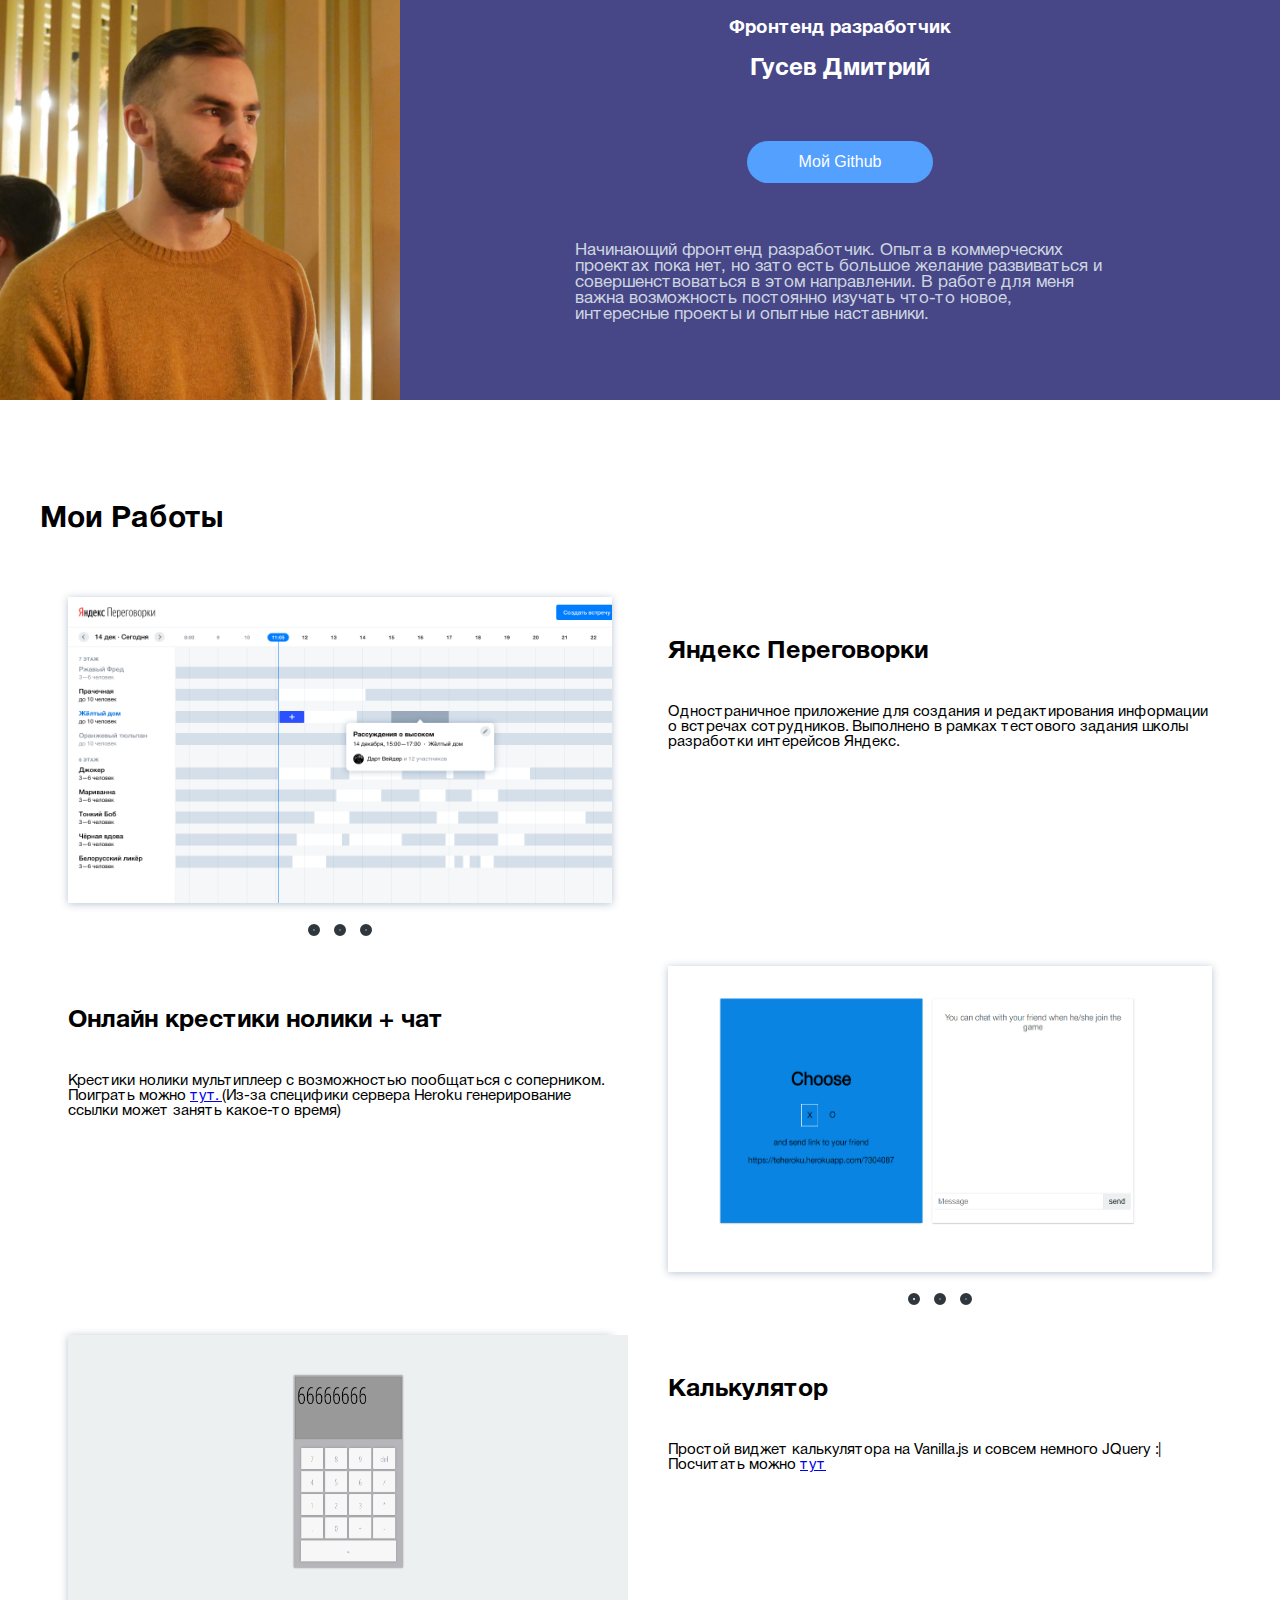
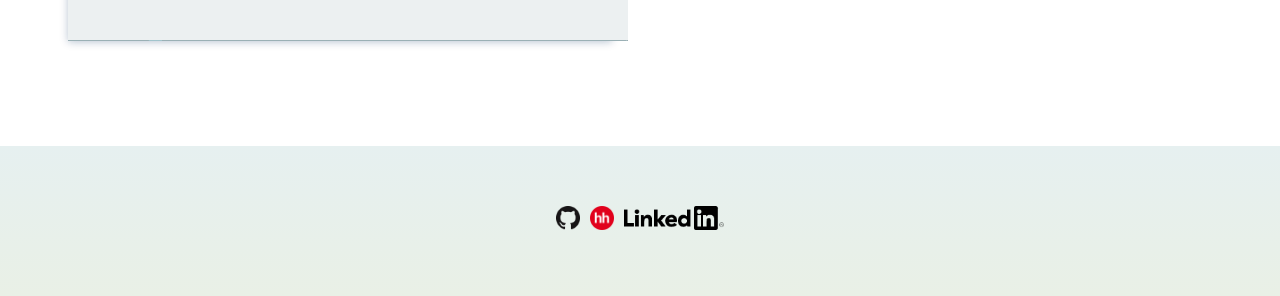
==== About/index.html @ a5d6d0f6 "change some info" ====
<!DOCTYPE html>
<html lang="ru">
<head>
  <meta charset="UTF-8">
  <title>Portfolio</title>
      <meta name="viewport" content="width=device-width, initial-scale=1, shrink-to-fit=no">
  <link rel = "stylesheet" type = "text/css" href = "style.css">
  <link href="https://fonts.googleapis.com/css?family=Open+Sans+Condensed:300" rel="stylesheet">
  <!-- Yandex.Metrika counter -->
<script type="text/javascript" >
    (function (d, w, c) {
        (w[c] = w[c] || []).push(function() {
            try {
                w.yaCounter47589475 = new Ya.Metrika({
                    id:47589475,
                    clickmap:true,
                    trackLinks:true,
                    accurateTrackBounce:true
                });
            } catch(e) { }
        });

        var n = d.getElementsByTagName("script")[0],
            s = d.createElement("script"),
            f = function () { n.parentNode.insertBefore(s, n); };
        s.type = "text/javascript";
        s.async = true;
        s.src = "https://mc.yandex.ru/metrika/watch.js";

        if (w.opera == "[object Opera]") {
            d.addEventListener("DOMContentLoaded", f, false);
        } else { f(); }
    })(document, window, "yandex_metrika_callbacks");

</script>
<noscript><div><img src="https://mc.yandex.ru/watch/47589475" style="position:absolute; left:-9999px;" alt="" /></div></noscript>
<!-- /Yandex.Metrika counter -->
</head>


<body>
  <div class="main">
	<div class ="about">
		<div class = "about_img">
      <div class= 'avatar'> </div>
     </div>
		<div class = "about_info">
			<h3>Фронтенд разработчик</h3>
			<h2>Гусев Дмитрий</h2>

      <form action='https://github.com/dimegusew'>
        <button class = "my-button">Мой Github  </button>
</form>
			<p>Начинающий фронтенд разработчик.
Опыта в коммерческих проектах пока нет, но зато есть большое желание развиваться и совершенствоваться в этом направлении.
В работе для меня важна возможность постоянно изучать что-то новое, интересные проекты и опытные наставники.</p>
		</div>
	</div>


  <div class="container">
	<div class="works">
    	<h4>Мои Работы</h4>

<div class="work">
      <div class="work_img">
      <div class="slider">
    <input type="radio" name="switch" id="btn1" checked>
    <input type="radio" name="switch" id="btn2">
    <input type="radio" name="switch" id="btn3">

    <div class="switch">
      <label for="btn1"></label>
      <label for="btn2"></label>
      <label for="btn3"></label>
    </div>

    <div class="slider-inner">
      <a href ='https://github.com/dimegusew/Yandex-shri-entrance'>
      <div class="slides">
        <img src = './screens/main.png' alt='main'> </img>
        <img src = './screens/3-новая-встреча.png' alt='new meeting'> </img>
        <img src = './screens/page-1-встреча-создана.png' alt = 'event is created'> </img>
      </div>
    </div>
  </a>

  </div>
  </div>

			<div class="work_info">
        <h5>Яндекс Переговорки</h5>
        <p>Одностраничное приложение для создания и редактирования информации о встречах сотрудников. Выполнено в рамках тестового задания школы разработки интерейсов Яндекс.</p>
       </div>
		</div>
    <div class = "work_rev">
      <div class="work_img">
      <div class="slider">
    <input type="radio" name="switch" id="btn4" checked>
    <input type="radio" name="switch" id="btn5">
    <input type="radio" name="switch" id="btn6">

    <div class="switch">
      <label for="btn4"></label>
      <label for="btn5"></label>
      <label for="btn6"></label>
    </div>

    <div class="slider-inner">
      <a href ='https://github.com/dimegusew/Tic-tac-toe-multiplayer'>
      <div class="slides">
        <img src = './screens/chat6.png' alt = 'first'> </img>
        <img src = './screens/chat4.png' alt = 'second'> </img>
        <img src = './screens/chat5.png' alt = 'third'> </img>
      </div>
    </a>
    </div>

  </div>
  </div>
      <div class="work_info">
        <h5>Онлайн крестики нолики + чат</h5>
        <p>Крестики нолики мультиплеер с возможностью пообщаться с соперником. Поиграть можно <a href ='https://teheroku.herokuapp.com/'> тут. </a>(Из-за специфики сервера Heroku генерирование ссылки может занять какое-то время) </p>

       </div>
		</div>
















		<!-- <div class = "work_rev">
      <div class="work_img">
      <div class="slider">
    <input type="radio" name="switch" id="btn4" checked>
    <input type="radio" name="switch" id="btn5">
    <input type="radio" name="switch" id="btn6">

    <div class="switch">
      <label for="btn4"></label>
      <label for="btn5"></label>
      <label for="btn6"></label>
    </div>

    <div class="slider-inner">
      <a href ='https://github.com/dimegusew/InternetShop/tree/master/ishop'>
      <div class="slides">
        <img src = './screens/ishop1.png' alt = 'first'> </img>
        <img src = './screens/ishop2.png' alt = 'second'> </img>
        <img src = './screens/ishop4.png' alt = 'third'> </img>
      </div>
    </a>
    </div>

  </div>
  </div>
      <div class="work_info">
        <h5>Интернет-магазин одежды</h5>
        <p>Тестовый проект для изучения основ ReactJs + библиотеки React router</p>

       </div>
		</div> -->
    <div class = 'work'>
      <div class = 'work_img'>
        <div class='slider'>
          <div class='slides'>
            <a href = 'https://github.com/dimegusew/Calculator'>
          <img src = './screens/calk.png' alt = 'first'> </img>
        </a>

        </div>
        </div>
       </div>
      <div class="work_info" >
        <h5>Калькулятор</h5>
        <p>Простой виджет калькулятора на Vanilla.js и совсем немного JQuery :| Посчитать можно <a href ='https://dimegusew.github.io/Calculator/'> тут </a>

         </p>

       </div>
    </div>

	</div>
</div>


  <div class="contacts">
      <a href = 'https://github.com/dimegusew'>
    <img src = './img/GitHub-Mark-32px.png' height="24px">
    </a>
    <a href = 'https://spb.hh.ru/resume/b70efbb0ff040f8c240039ed1f6f7479666a66'>
    <img src = './img/min-hh-red.png' height="24px"> </img>
  </a>
    <a href ='https://www.linkedin.com/in/dmitry-gusev-1aa255b3/'>
    <img src = './img/Logo-Black-34px-R.png' height="24px"> </img>
  </a>
  </div>

</div>
  </body>
---- About/style.css ----
.main {
  display: flex;
  flex-direction: column;
  font-family: HelveticanueMedium;
}

@font-face {
  font-family: 'HelveticanueMedium';
  src: url('./fonts/HelveticaNeueCyr-Roman.woff');
  font-weight: normal;
  font-style: normal;
}

@font-face {
  font-family: 'HelveticanueBold';
  src: url('./fonts/HelveticaNeueCyr-Bold.woff');
  font-weight: normal;
  font-style: normal;
}

body {
  margin: 0px;
  font-family: HelveticanueMedium;
  animation-duration: 1s;
animation-name: appear;

}

.about_img {
  min-width: 400px;
  height: 400px;
}

.about_img .avatar {
  width: 400px;
  height: 400px;
  background-size: cover;
  background-image: url('./screens/P1190026.jpg');
  */
}
@keyframes appear {
  from {
    opacity: 0
  }
  to {
    opacity: 1
  }
}



.about {
  width: 100%;
  min-height: 400px;
  background-color: #474787;
  display: flex;
}

.about_info {
  width: 100%;
  min-width: 560px;
  display: flex;
  flex-direction: column;
  align-items: center;
}
.my-button{
  background-color: #54a0ff; /* Green */
  border: none;
  color: white;
  margin-top:40px;
  padding: 12px 52px;
  text-align: center;
  text-decoration: none;
  display: inline-block;
  font-size: 16px;
  border-radius: 30px;
  /* box-shadow: 0 1px 8px 0 rgba(0, 44, 92, 0.28); */
}

.my-button:hover{
  background-color: #2e86de;
}


.about_info p {
  color: #ced6e0;
  max-width: 530px;
  min-width: 200px;
  padding-left: 30px;
  padding-right: 30px;
  margin-top: 60px;
  font-size: 17px;
}

.about_info h3 {
  top: 10px;
  color: white;
  left: 95px;
  font-family: HelveticanueBold;
}

.about_info h2 {
  margin-top: 1px;
  color: white;
  font-family: HelveticanueBold;
}

.works {
  padding-left: 40px;
  padding-right: 40px;
  padding-top: 105px;
  padding-bottom: 105px;
  font-family: HelveticanueBold;
  font-size: 30px;
  margin: 0 auto;
  max-width: 1240px;
}

.works h4 {
  margin: 0;
}

.work {
  margin-top: 63px;
  display: flex;
  justify-content: space-around;
  flex-wrap: wrap;
}

.work_rev {
  padding-top: 63px;
  display: flex;
  justify-content: space-around;
  flex-wrap: wrap;
  flex-direction: row-reverse;
}

.work_info {
  max-width: 544px;
  max-height: 384px;
}

.work_info p {
  font-size: 15px;
  padding-bottom: 20px;
  font-family: HelveticanueMedium;
}

.work_img {
  background-color: black;
  max-width: 544px;
  box-shadow: 0 1px 8px 0 rgba(0, 44, 92, 0.28);
}

.work_img img:hover {
  /* opacity:0.7; */
}
.work_img:hover {
  /* opacity:0.7; */
  box-shadow: 0 1px 8px 0 rgba(0, 44, 92, 0.68);
}

.work_img img {
  width: 100%;
}

.contacts {
  position: relative;
  width: 100%;
  height: 150px;
  background-image: linear-gradient(-180deg, #E6F0F0 0%, #E9F0E6 100%);
  display: flex;
  justify-content: center;
}

.contacts img {
  padding: 5px;
  margin-top: 55px;
}

@media screen and (max-width: 1168px) {
  .about_info p {
    /* font-size: 12px; */
    font-size: 16px;
  }
  .about_info {
    width: 100%;
    margin-top: 3opx;
    min-width: 200px;
    display: flex;
    flex-direction: column;
    align-items: center;
  }
  .work_rev {
    flex-direction: column-reverse;
    display: flex;
    justify-content: center;
    align-items: center;
  }
  .works {
    justify-content: center;
  }
  .work {
    flex-direction: column-reverse;
    padding-top: 1px;
    display: flex;
    justify-content: center;
    align-items: center;
  }
}

@media screen and (max-width: 800px) {
  .works h4 {
    margin-top: 3px;
    margin-bottom: -60px;
    /* margin: 0; */
  }
  .my-button{
    display: none;
  }
  .about_img .avatar {
    width: 150px;
    height: 150px;
    background-size: cover;
    background-image: url('./screens/myphoto_lil.jpg');
    border-radius: 380px;
  }
  .about_info {
    width: 100%;
    min-width: 200px;
    display: flex;
    flex-direction: column;
    align-items: center;
  }
  .about_img {
    min-width: 150px;
    height: 150px;
    position: absolute;
    top: 130px;
    left: 50%;
    margin-left: -80px
  }
  .about_info p {
    font-size: 14px;
    padding-top: 40px;
      margin-top: 160px;
      padding-bottom: 20px;
  }
  .work_rev {
    flex-direction: column-reverse;
  }
  .work {
    padding-top: 10px;
    flex-direction: column-reverse;
    padding-top: 1px;
  }
  .work_img {
    background-color: grey;
    min-width: 250px;
    height: 100%;
    box-shadow: 0 1px 8px 0 rgba(0, 44, 92, 0.28);
  }
  .work_img img {
    width: 100%;
  }
  .works {
    padding-top: 30px;
    font-family: HelveticanueBold;
    font-size: 30px;
  }
}

.slider {
  position: relative;
  width: 100%;
}

.slider input[name="switch"] {
  display: none;
}

.switch {
  position: absolute;
  left: 0;
  bottom: -40px;
  text-align: center;
  width: 100%;
}

.switch label {
  display: inline-block;
  width: 2px;
  height: 2px;
  cursor: pointer;
  margin: 0 3px;
  border-radius: 50%;
  border: 5px solid #2f363c;
  background-color: #738290;
}

#btn1:checked~.switch label[for="btn1"] {
  background-color: white;
}

#btn2:checked~.switch label[for="btn2"] {
  background-color: white;
}

#btn3:checked~.switch label[for="btn3"] {
  background-color: white;
}

#btn4:checked~.switch label[for="btn4"] {
  background-color: white;
}

#btn5:checked~.switch label[for="btn5"] {
  background-color: white;
}

#btn6:checked~.switch label[for="btn6"] {
  background-color: white;
}

.slider-inner {
  overflow: hidden;
}

.slides {
  width: 900%;
  transition: all 0.5s;
}

.slides img {
  width: 560px;
  height: 306px;
  float: left;
}

#btn1:checked~slider-inner slides {
  transform: translate(0);
}

#btn2:checked~.slider-inner .slides {
  transform: translate(-560px);
}

#btn3:checked~.slider-inner .slides {
  transform: translate(-1120px);
}

#btn4:checked~slider-inner slides {
  transform: translate(0);
}

#btn5:checked~.slider-inner .slides {
  transform: translate(-560px);
}

#btn6:checked~.slider-inner .slides {
  transform: translate(-1120px);
}

@media screen and (max-width:620px) {
  .work_img {
    background-color: grey;
    max-width: 300px;
    height: 100%;
    box-shadow: 0 1px 8px 0 rgba(0, 44, 92, 0.28);
  }
  .works h4 {
    margin-top: 3px;
    margin-bottom: -60px;
    /* margin: 0; */
  }
  .slides img {
    width: 300px;
    height: 206px;
    float: left;
  }
  #btn1:checked~slider-inner slides {
    transform: translate(0);
  }
  #btn2:checked~.slider-inner .slides {
    transform: translate(-300px);
  }
  #btn3:checked~.slider-inner .slides {
    transform: translate(-600px);
  }
  #btn4:checked~slider-inner slides {
    transform: translate(0);
  }
  #btn5:checked~.slider-inner .slides {
    transform: translate(-300px);
  }
  #btn6:checked~.slider-inner .slides {
    transform: translate(-600px);
  }
}
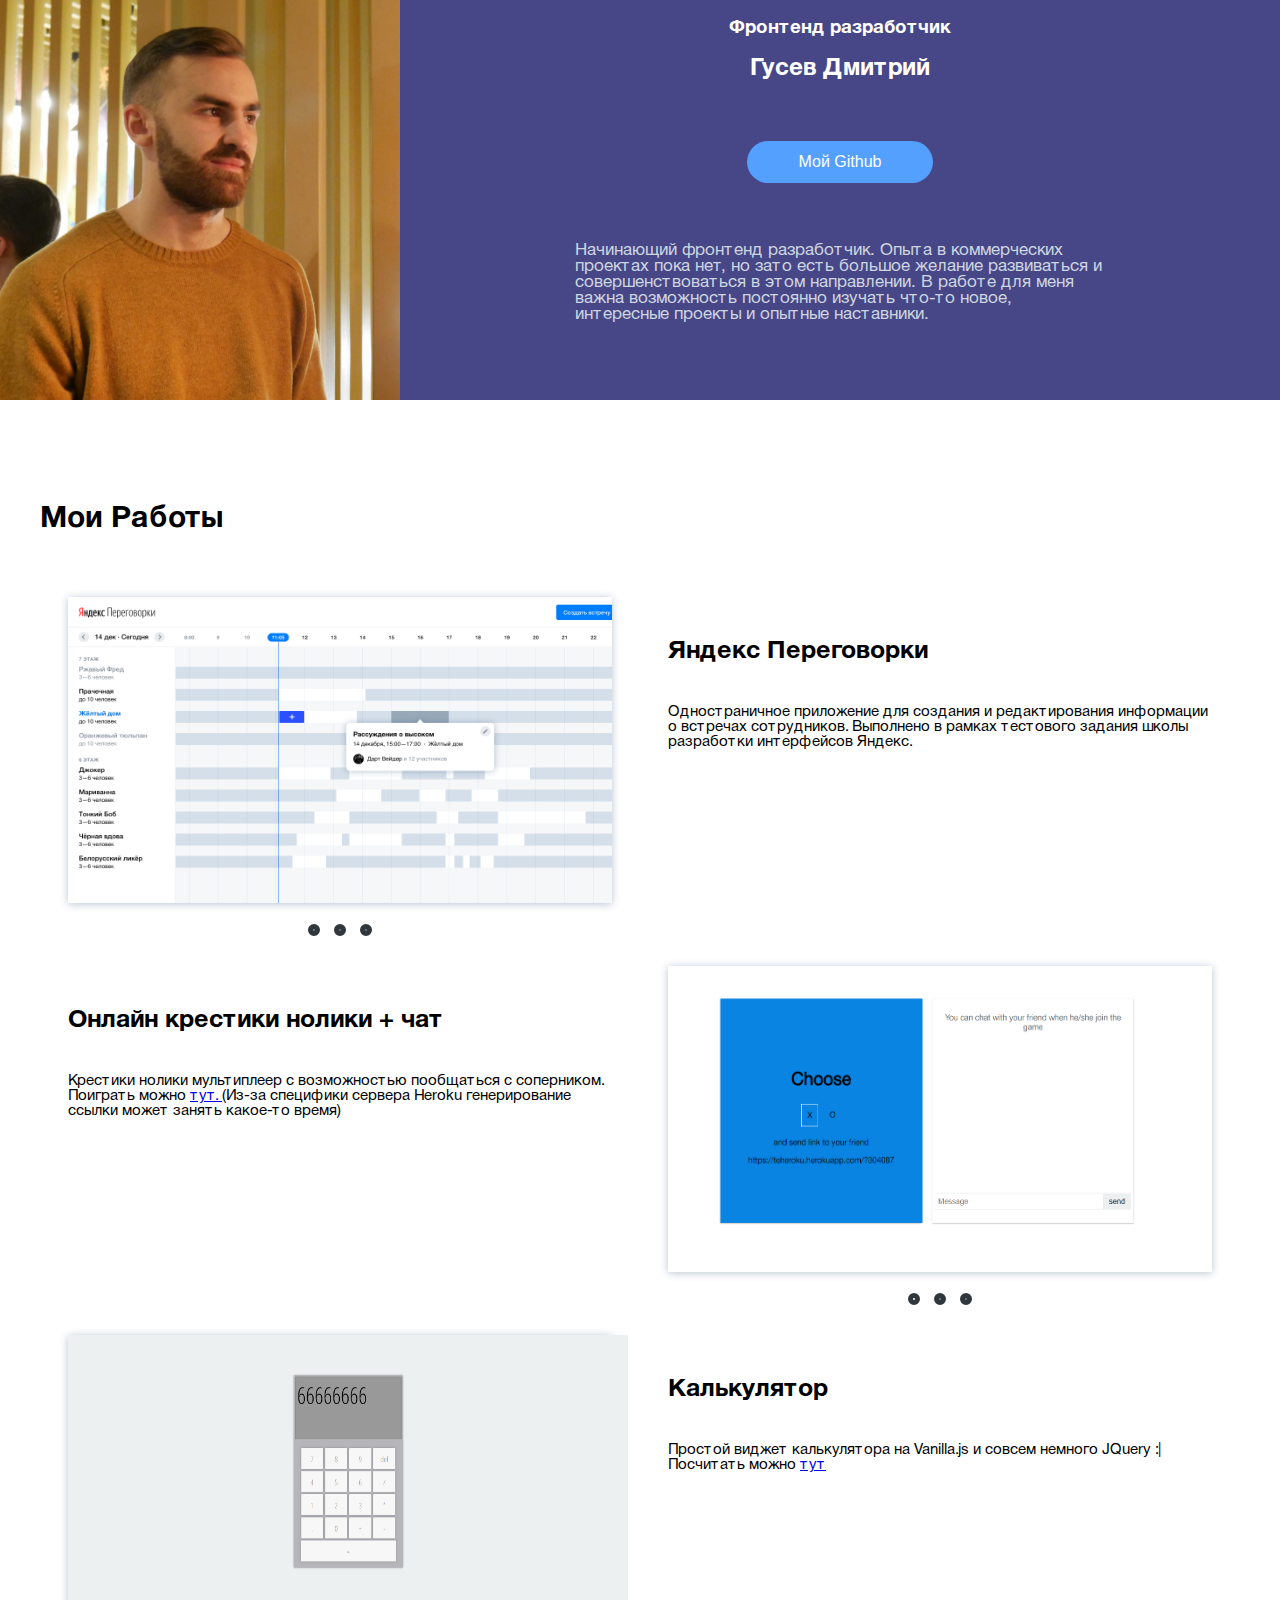
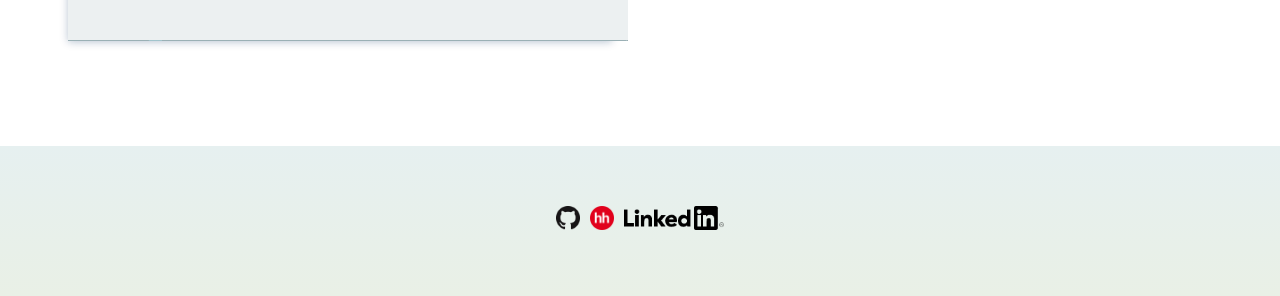
==== commit acc03a75: "change info" ====
--- a/About/index.html
+++ b/About/index.html
@@ -90,7 +90,7 @@
 
 			<div class="work_info">
         <h5>Яндекс Переговорки</h5>
-        <p>Одностраничное приложение для создания и редактирования информации о встречах сотрудников. Выполнено в рамках тестового задания школы разработки интерейсов Яндекс.</p>
+        <p>Одностраничное приложение для создания и редактирования информации о встречах сотрудников. Выполнено в рамках тестового задания школы разработки интерфейсов Яндекс.</p>
        </div>
 		</div>
     <div class = "work_rev">
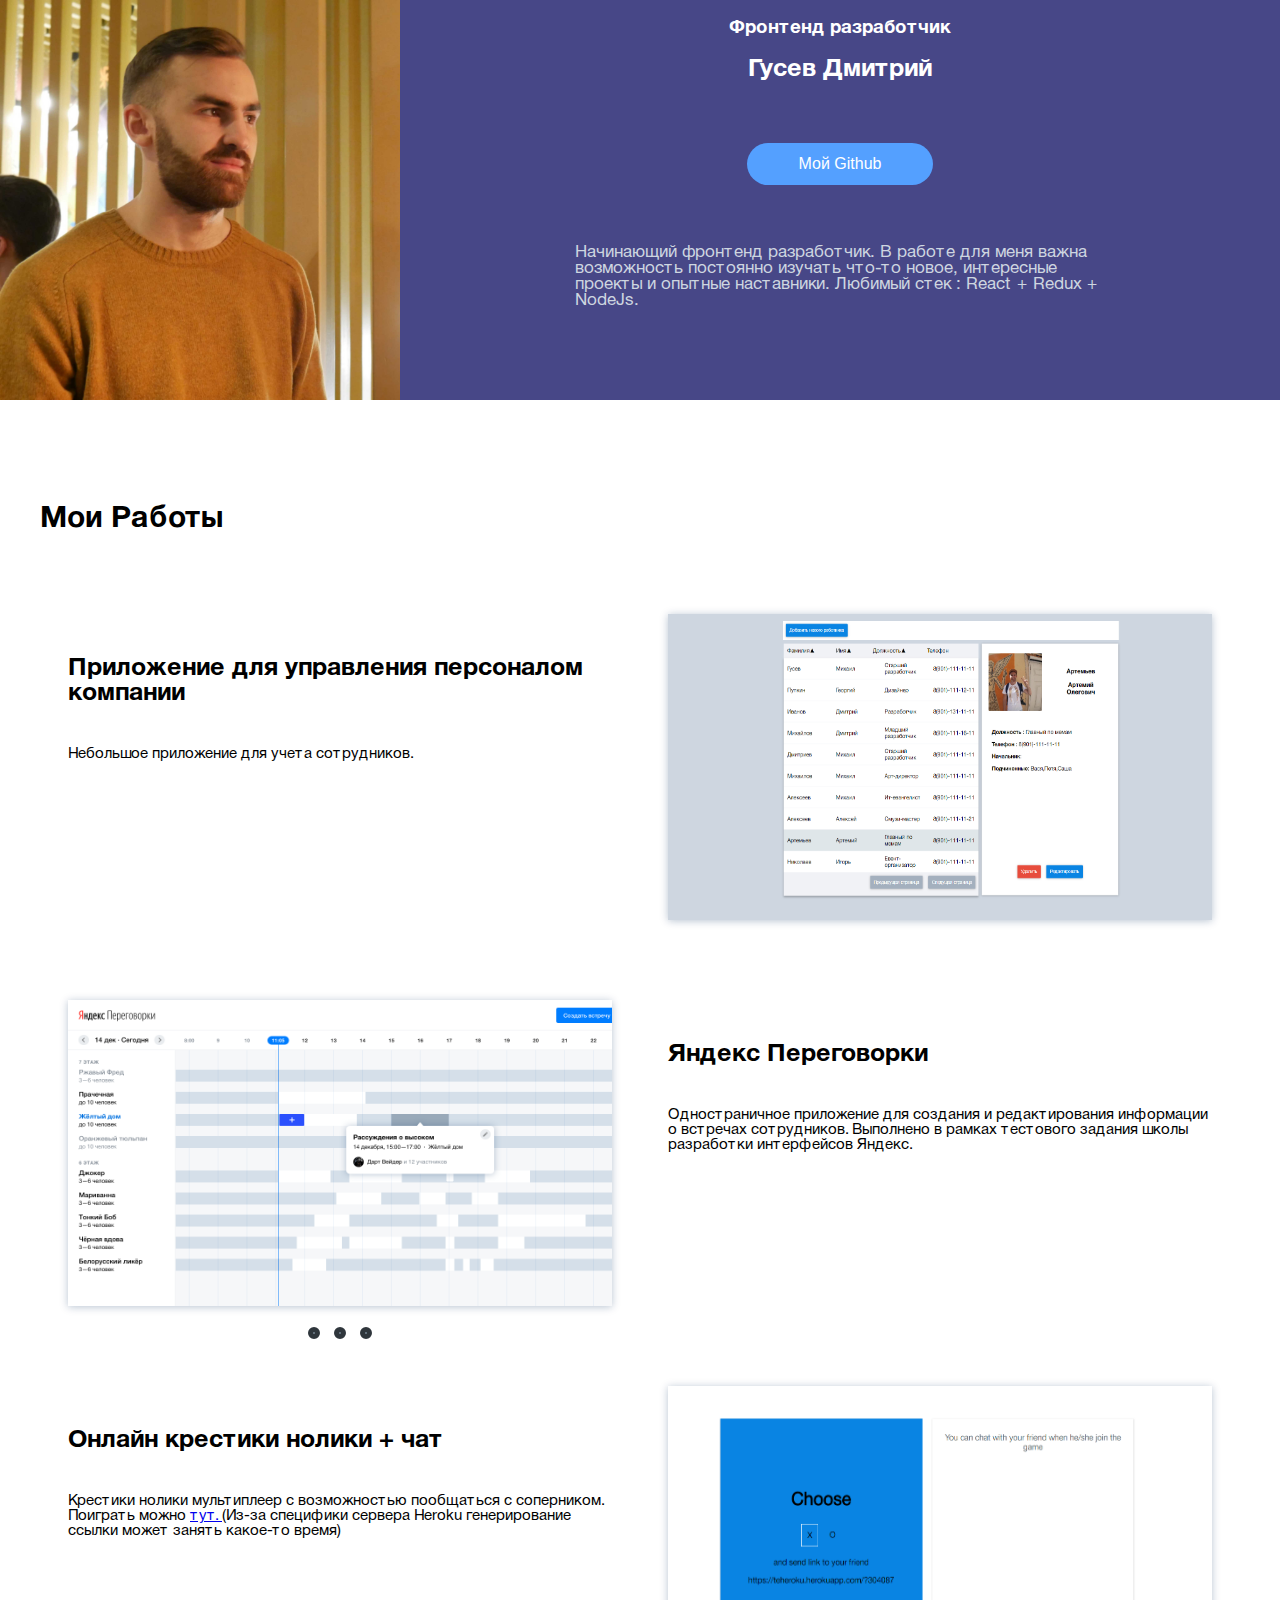
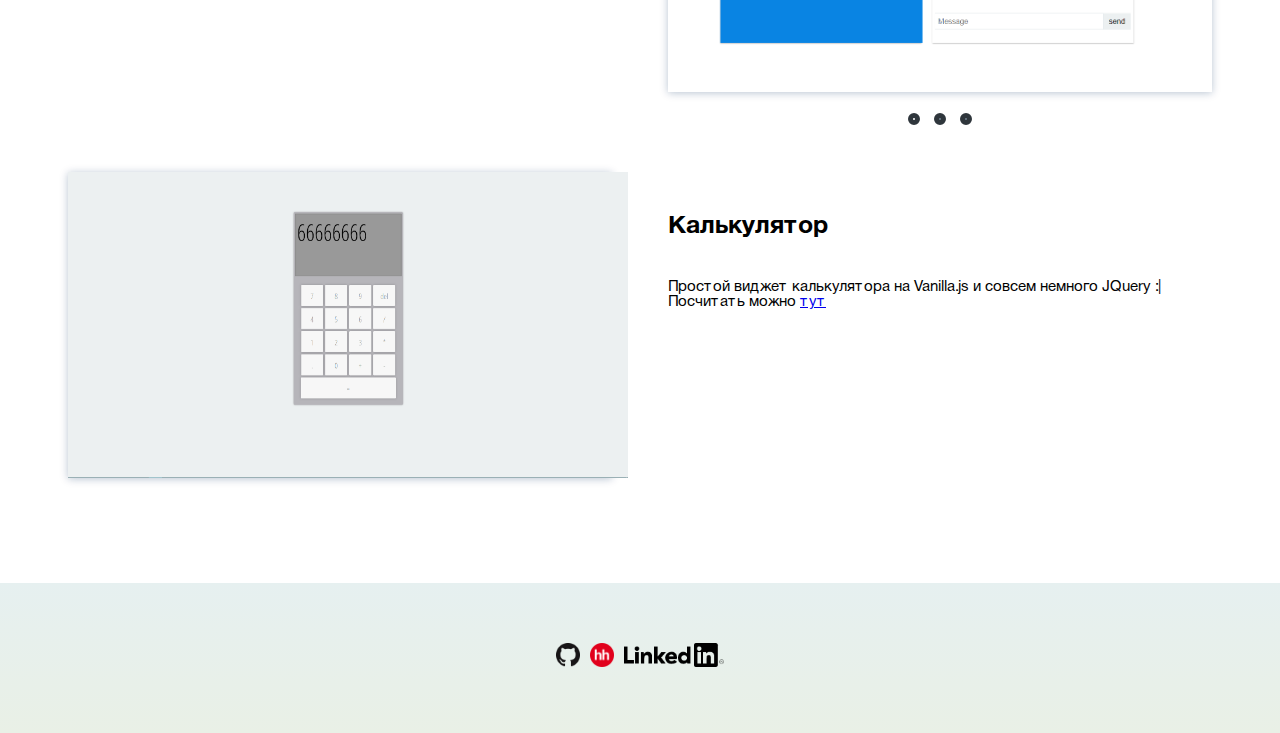
==== commit 7f7d12f2: "add new project" ====
--- a/About/index.html
+++ b/About/index.html
@@ -52,8 +52,9 @@
         <button class = "my-button">Мой Github  </button>
 </form>
 			<p>Начинающий фронтенд разработчик.
-Опыта в коммерческих проектах пока нет, но зато есть большое желание развиваться и совершенствоваться в этом направлении.
-В работе для меня важна возможность постоянно изучать что-то новое, интересные проекты и опытные наставники.</p>
+В работе для меня важна возможность постоянно изучать что-то новое, интересные проекты и опытные наставники.
+Любимый стек : React + Redux + NodeJs.
+</p>
 		</div>
 	</div>
 
@@ -61,6 +62,41 @@
   <div class="container">
 	<div class="works">
     	<h4>Мои Работы</h4>
+      <div class = "work_rev">
+        <div class="work_img">
+        <div class="slider">
+      <!-- <input type="radio" name="switch" id="btn7" checked>
+      <input type="radio" name="switch" id="btn8">
+      <input type="radio" name="switch" id="btn9"> -->
+
+      <div class="switch">
+        <!-- <label for="btn7"></label>
+        <label for="btn8"></label>
+        <label for="btn9"></label> -->
+      </div>
+
+      <div class="slider-inner">
+        <a href ='https://github.com/dimegusew/Employeee-App'>
+        <div class="slides">
+          <img src = './screens/Employee_1.png' alt = 'first'> </img>
+          <!-- <img src = './screens/Employee_2.png' alt = 'second'> </img> -->
+        </div>
+      </a>
+      </div>
+
+    </div>
+    </div>
+        <div class="work_info">
+          <h5>Приложение для управления персоналом компании</h5>
+          <p>Небольшое приложение для учета сотрудников.  </p>
+
+         </div>
+  		</div>
+
+
+
+
+
 
 <div class="work">
       <div class="work_img">
@@ -93,6 +129,7 @@
         <p>Одностраничное приложение для создания и редактирования информации о встречах сотрудников. Выполнено в рамках тестового задания школы разработки интерфейсов Яндекс.</p>
        </div>
 		</div>
+
     <div class = "work_rev">
       <div class="work_img">
       <div class="slider">
@@ -125,52 +162,6 @@
        </div>
 		</div>
 
-
-
-
-
-
-
-
-
-
-
-
-
-
-
-
-		<!-- <div class = "work_rev">
-      <div class="work_img">
-      <div class="slider">
-    <input type="radio" name="switch" id="btn4" checked>
-    <input type="radio" name="switch" id="btn5">
-    <input type="radio" name="switch" id="btn6">
-
-    <div class="switch">
-      <label for="btn4"></label>
-      <label for="btn5"></label>
-      <label for="btn6"></label>
-    </div>
-
-    <div class="slider-inner">
-      <a href ='https://github.com/dimegusew/InternetShop/tree/master/ishop'>
-      <div class="slides">
-        <img src = './screens/ishop1.png' alt = 'first'> </img>
-        <img src = './screens/ishop2.png' alt = 'second'> </img>
-        <img src = './screens/ishop4.png' alt = 'third'> </img>
-      </div>
-    </a>
-    </div>
-
-  </div>
-  </div>
-      <div class="work_info">
-        <h5>Интернет-магазин одежды</h5>
-        <p>Тестовый проект для изучения основ ReactJs + библиотеки React router</p>
-
-       </div>
-		</div> -->
     <div class = 'work'>
       <div class = 'work_img'>
         <div class='slider'>
--- a/About/style.css
+++ b/About/style.css
@@ -103,6 +103,7 @@
   margin-top: 1px;
   color: white;
   font-family: HelveticanueBold;
+  font-size: 25px;
 }
 
 .works {
@@ -121,14 +122,14 @@
 }
 
 .work {
-  margin-top: 63px;
+  margin-top: 80px;
   display: flex;
   justify-content: space-around;
   flex-wrap: wrap;
 }
 
 .work_rev {
-  padding-top: 63px;
+  padding-top: 80px;
   display: flex;
   justify-content: space-around;
   flex-wrap: wrap;
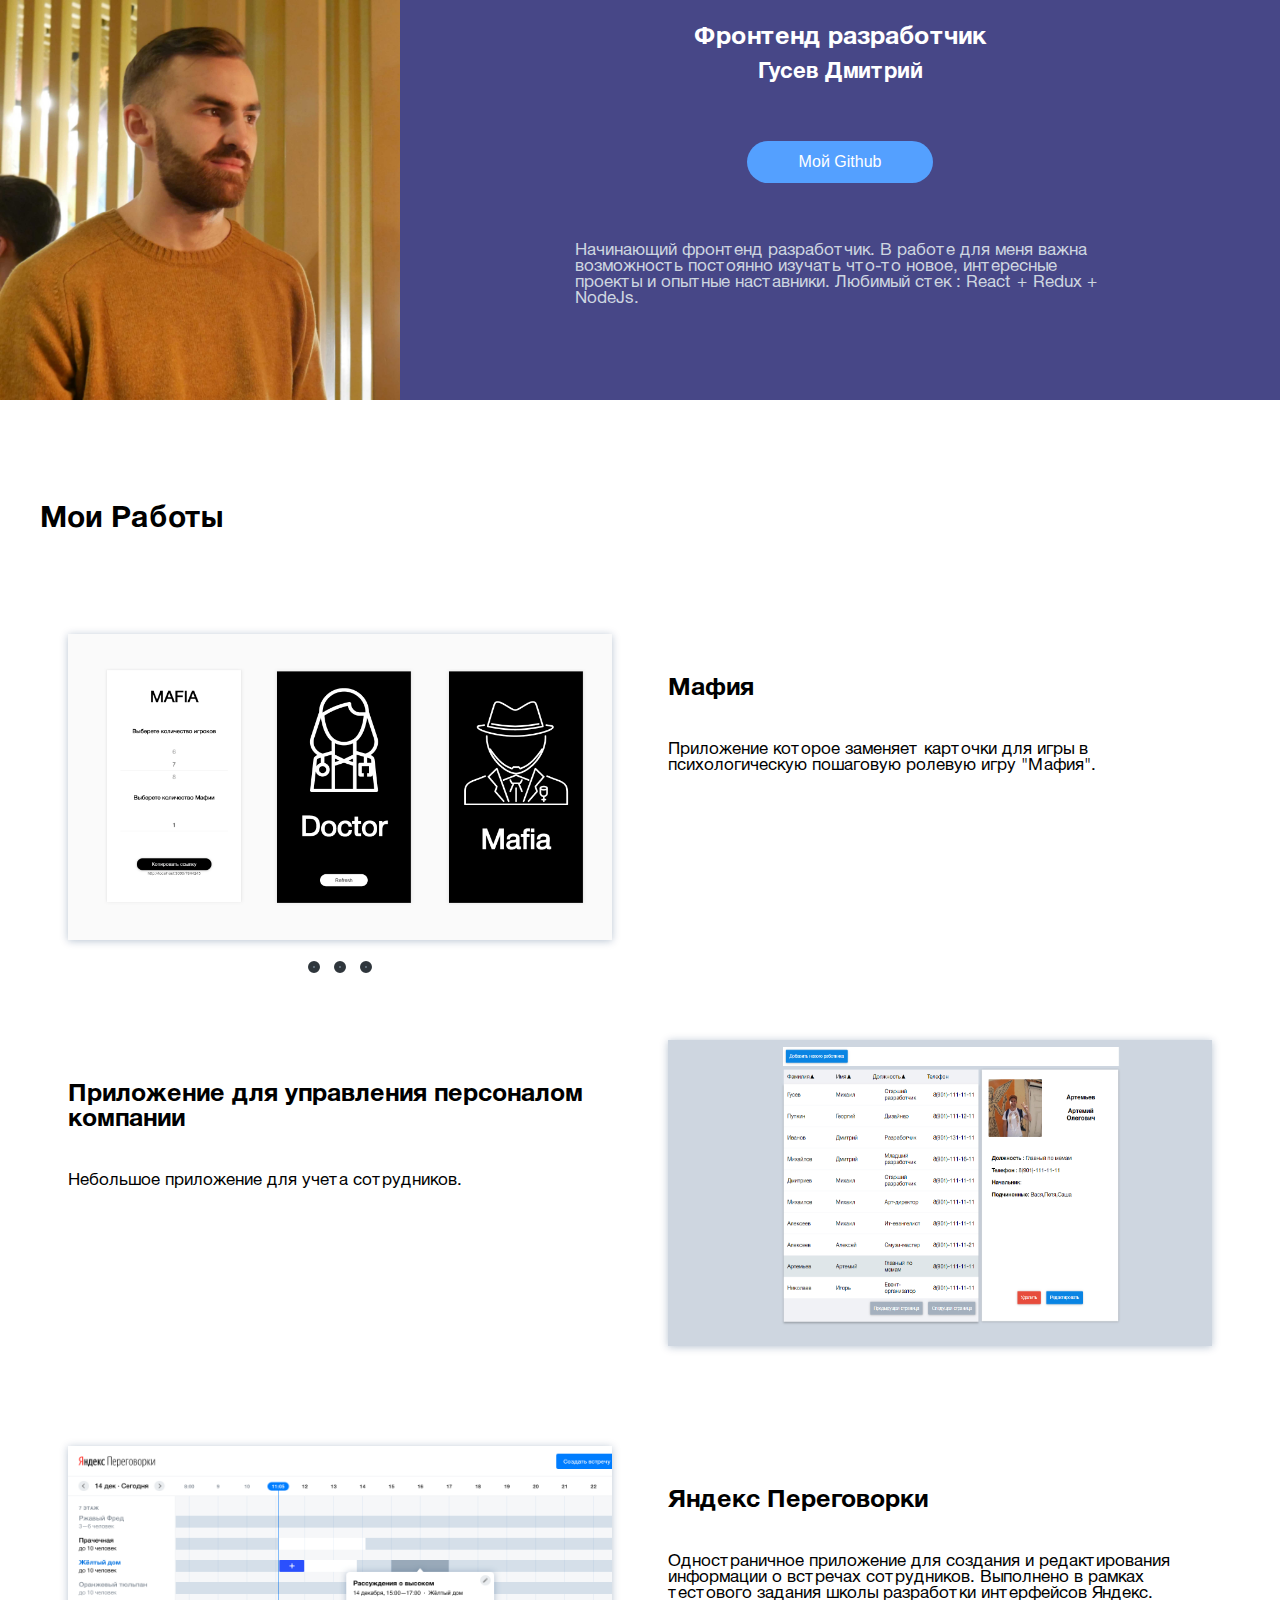
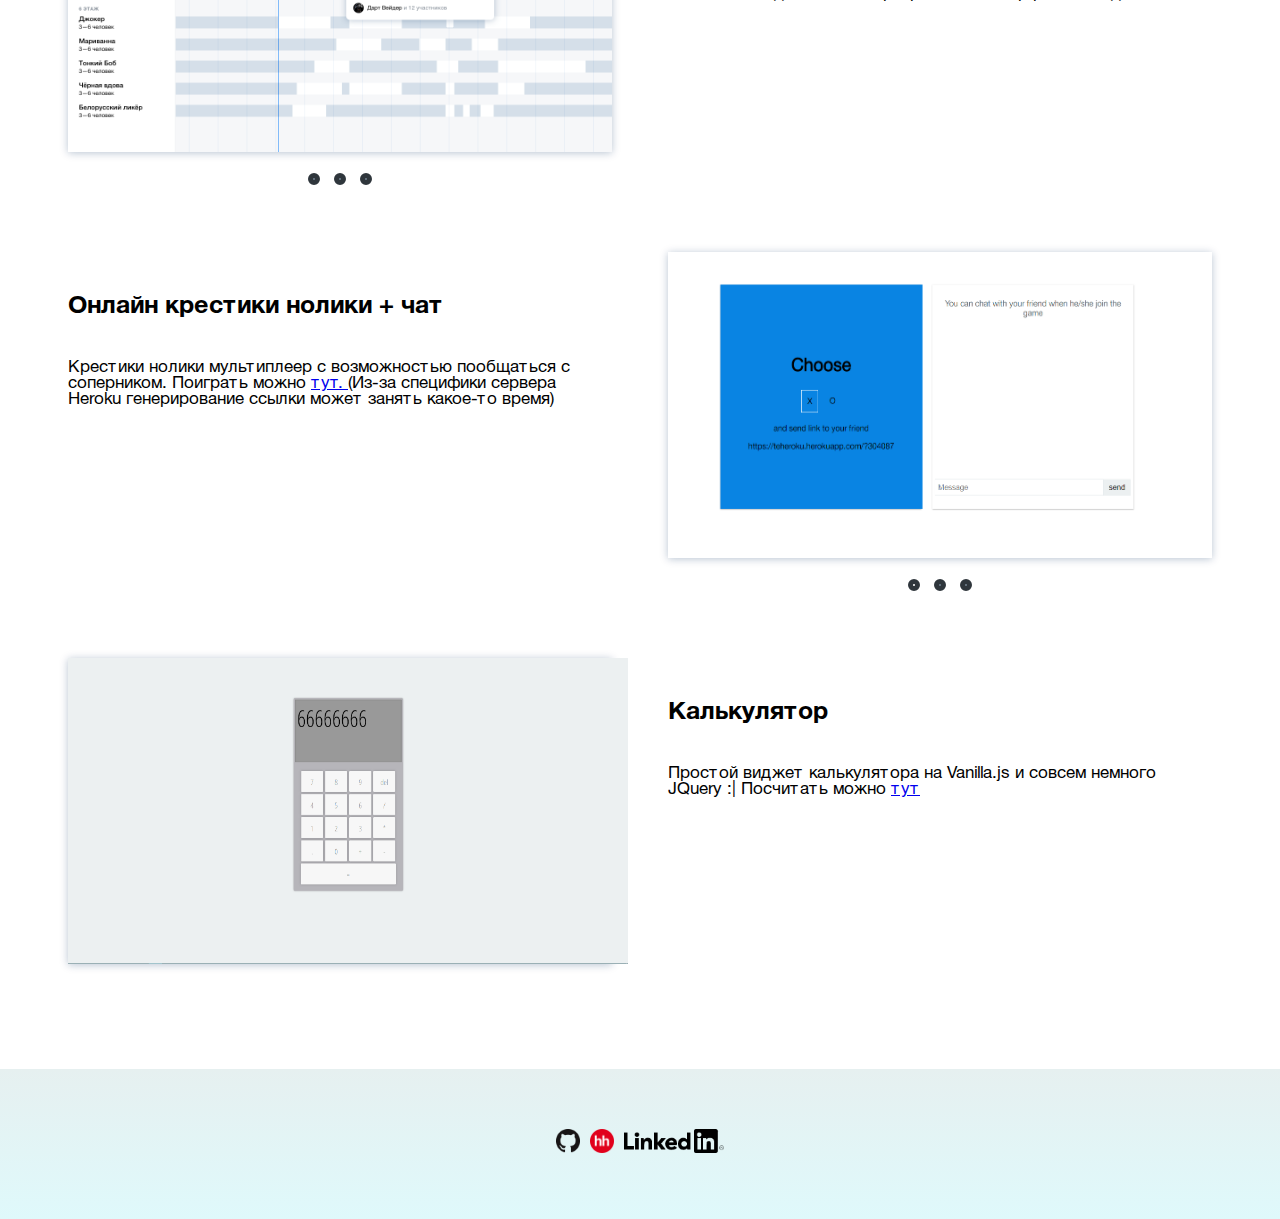
==== commit 14c11cb5: "Add project" ====
--- a/About/index.html
+++ b/About/index.html
@@ -62,6 +62,45 @@
   <div class="container">
 	<div class="works">
     	<h4>Мои Работы</h4>
+
+      <div class="work">
+            <div class="work_img">
+            <div class="slider">
+          <input type="radio" name="switch" id="btn7" checked>
+          <input type="radio" name="switch" id="btn8">
+          <input type="radio" name="switch" id="btn9">
+
+          <div class="switch">
+            <label for="btn7"></label>
+            <label for="btn8"></label>
+            <label for="btn9"></label>
+          </div>
+
+          <div class="slider-inner">
+            <a href ='https://github.com/dimegusew/Mafia-cards'>
+            <div class="slides">
+              <img src = './screens/Mafia-1.png' alt='main'> </img>
+              <img src = './screens/Hand.png' alt='new meeting'> </img>
+              <img src = './screens/Mafia-iphone.png' alt = 'event is created'> </img>
+            </div>
+          </div>
+        </a>
+
+        </div>
+        </div>
+
+      			<div class="work_info">
+              <h5>Мафия</h5>
+              <p>Приложение которое заменяет карточки для игры в психологическую пошаговую ролевую игру "Мафия".</p>
+             </div>
+      		</div>
+
+
+
+
+
+
+
       <div class = "work_rev">
         <div class="work_img">
         <div class="slider">
--- a/About/style.css
+++ b/About/style.css
@@ -23,6 +23,7 @@
   font-family: HelveticanueMedium;
   animation-duration: 1s;
 animation-name: appear;
+/* background-image: linear-gradient(-180deg, #ffffff 0%, #dff9fb 100%); */
 
 }
 
@@ -54,6 +55,7 @@
   min-height: 400px;
   background-color: #474787;
   display: flex;
+    /* background-image: linear-gradient(-180deg, #1e90ff 0%, #474787 100%); */
 }
 
 .about_info {
@@ -90,12 +92,16 @@
   padding-right: 30px;
   margin-top: 60px;
   font-size: 17px;
+  font-weight:lighter;
 }
 
 .about_info h3 {
   top: 10px;
   color: white;
+  margin-bottom: 10px;
   left: 95px;
+  font-weight: 400;
+  font-size: 25px;
   font-family: HelveticanueBold;
 }
 
@@ -103,7 +109,7 @@
   margin-top: 1px;
   color: white;
   font-family: HelveticanueBold;
-  font-size: 25px;
+  font-size: 22px;
 }
 
 .works {
@@ -122,14 +128,14 @@
 }
 
 .work {
-  margin-top: 80px;
+  margin-top: 100px;
   display: flex;
   justify-content: space-around;
   flex-wrap: wrap;
 }
 
 .work_rev {
-  padding-top: 80px;
+  padding-top: 100px;
   display: flex;
   justify-content: space-around;
   flex-wrap: wrap;
@@ -142,9 +148,10 @@
 }
 
 .work_info p {
-  font-size: 15px;
+  font-size: 17px;
   padding-bottom: 20px;
   font-family: HelveticanueMedium;
+  color:##353b48;
 }
 
 .work_img {
@@ -169,7 +176,8 @@
   position: relative;
   width: 100%;
   height: 150px;
-  background-image: linear-gradient(-180deg, #E6F0F0 0%, #E9F0E6 100%);
+  background-image: linear-gradient(-180deg, #E6F0F0 0%, #dff9fb 100%);
+
   display: flex;
   justify-content: center;
 }
@@ -193,6 +201,7 @@
     align-items: center;
   }
   .work_rev {
+      padding-top: 60px;
     flex-direction: column-reverse;
     display: flex;
     justify-content: center;
@@ -202,6 +211,7 @@
     justify-content: center;
   }
   .work {
+    margin-top: 60px;
     flex-direction: column-reverse;
     padding-top: 1px;
     display: flex;
@@ -248,6 +258,7 @@
       padding-bottom: 20px;
   }
   .work_rev {
+    padding-top: 60px;
     flex-direction: column-reverse;
   }
   .work {
@@ -322,6 +333,16 @@
 #btn6:checked~.switch label[for="btn6"] {
   background-color: white;
 }
+#btn7:checked~.switch label[for="btn7"] {
+  background-color: white;
+}
+
+#btn8:checked~.switch label[for="btn8"] {
+  background-color: white;
+}
+#btn9:checked~.switch label[for="btn9"] {
+  background-color: white;
+}
 
 .slider-inner {
   overflow: hidden;
@@ -359,6 +380,17 @@
 }
 
 #btn6:checked~.slider-inner .slides {
+  transform: translate(-1120px);
+}
+#btn7:checked~slider-inner slides {
+  transform: translate(0);
+}
+
+#btn8:checked~.slider-inner .slides {
+  transform: translate(-560px);
+}
+
+#btn9:checked~.slider-inner .slides {
   transform: translate(-1120px);
 }
 
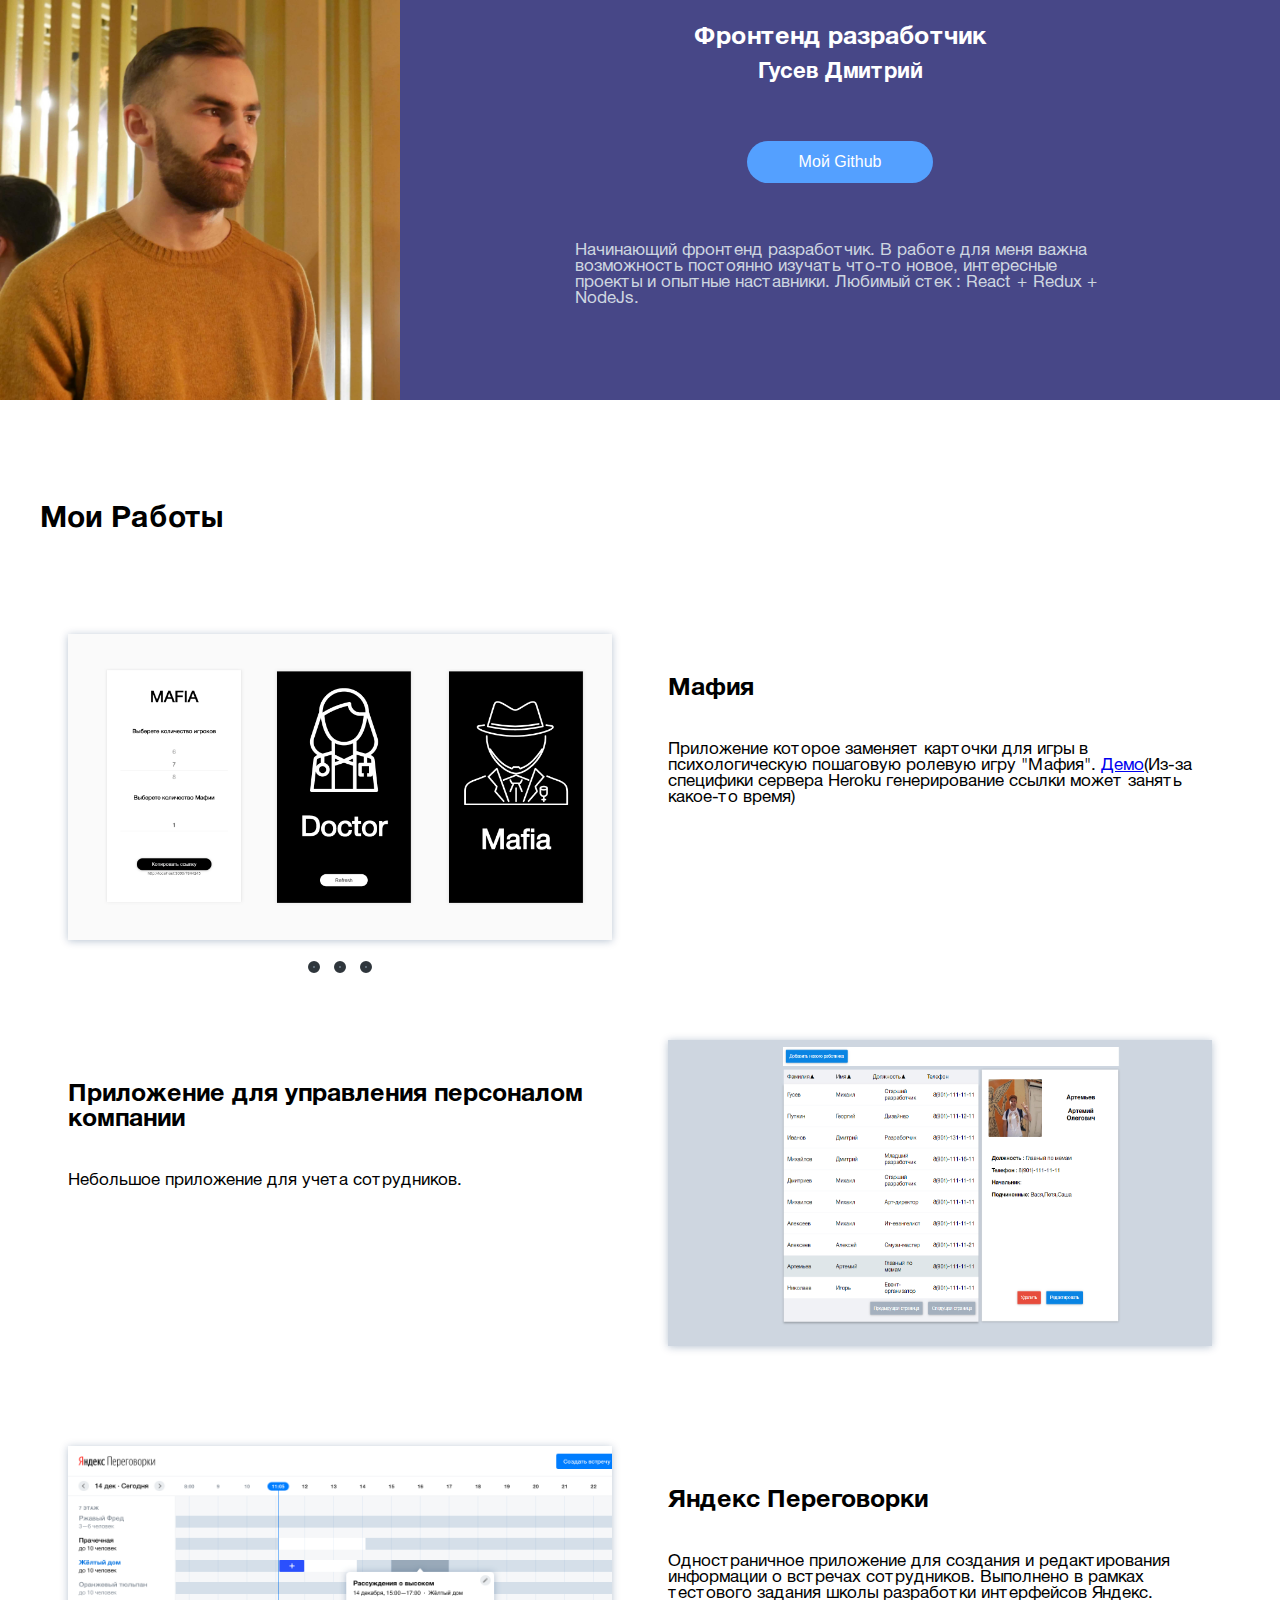
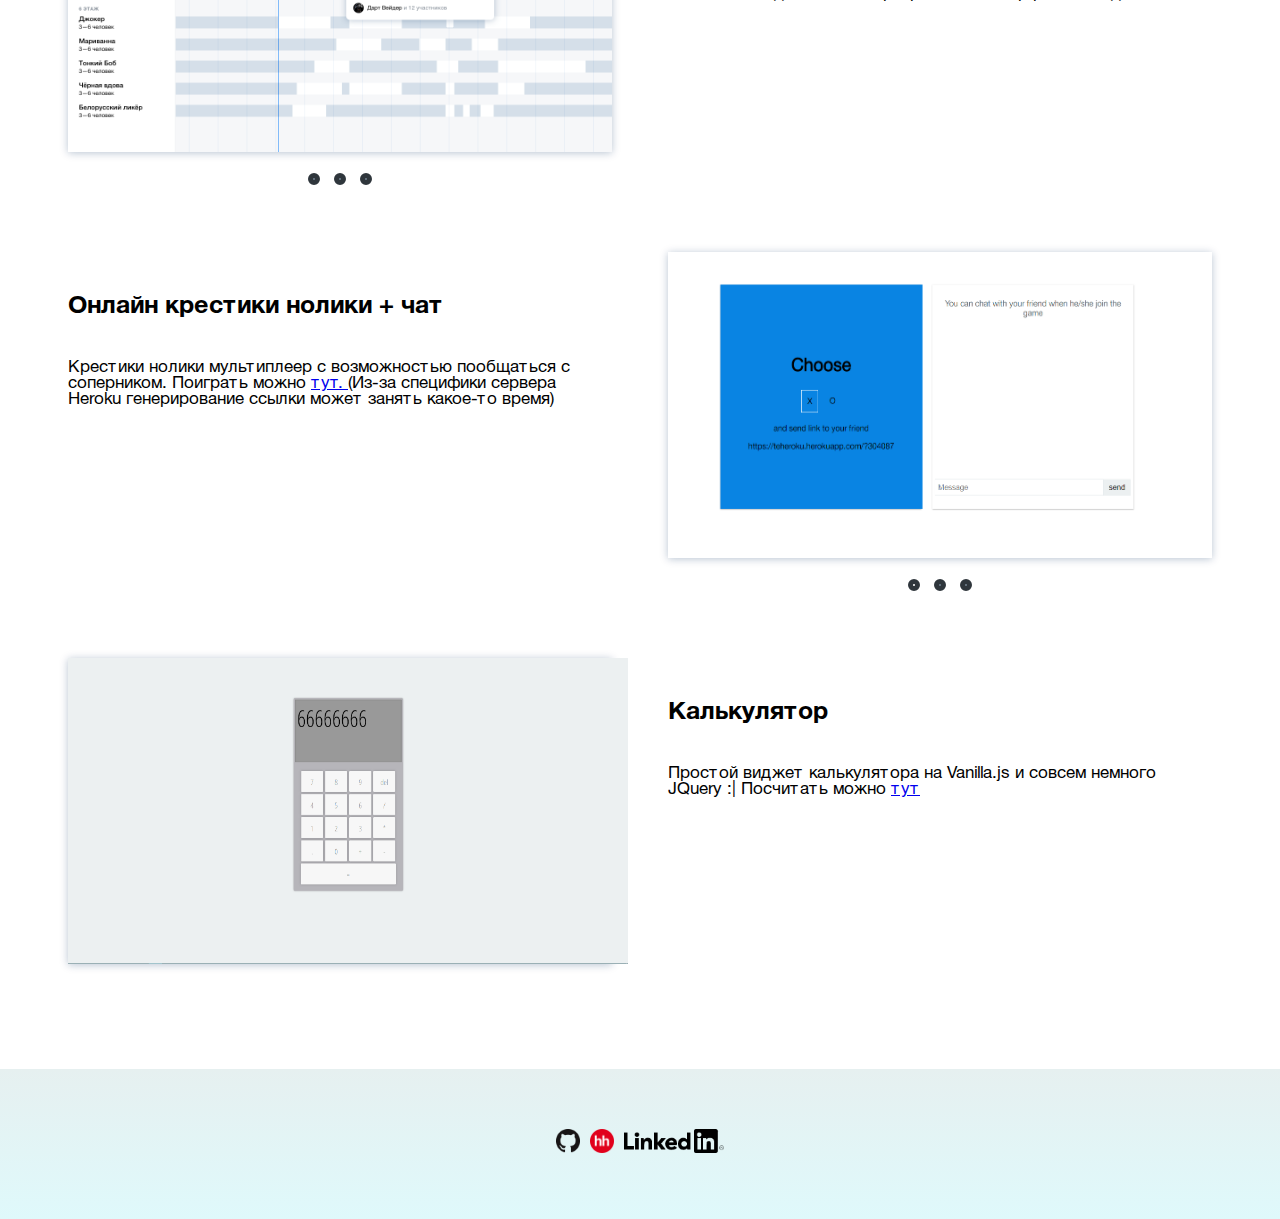
==== commit b8d8fb2d: "add demo" ====
--- a/About/index.html
+++ b/About/index.html
@@ -91,15 +91,11 @@
 
       			<div class="work_info">
               <h5>Мафия</h5>
-              <p>Приложение которое заменяет карточки для игры в психологическую пошаговую ролевую игру "Мафия".</p>
+              <p>Приложение которое заменяет карточки для игры в психологическую пошаговую ролевую игру "Мафия".
+                 <a href ='https://mafia-cards.herokuapp.com/'>Демо</a>(Из-за специфики сервера Heroku генерирование ссылки может занять какое-то время) </p>
+              </p>
              </div>
       		</div>
-
-
-
-
-
-
 
       <div class = "work_rev">
         <div class="work_img">
--- a/About/style.css
+++ b/About/style.css
@@ -429,4 +429,13 @@
   #btn6:checked~.slider-inner .slides {
     transform: translate(-600px);
   }
-}
+  #btn7:checked~slider-inner slides {
+    transform: translate(0);
+  }
+  #btn8:checked~.slider-inner .slides {
+    transform: translate(-300px);
+  }
+  #btn9:checked~.slider-inner .slides {
+    transform: translate(-600px);
+  }
+}
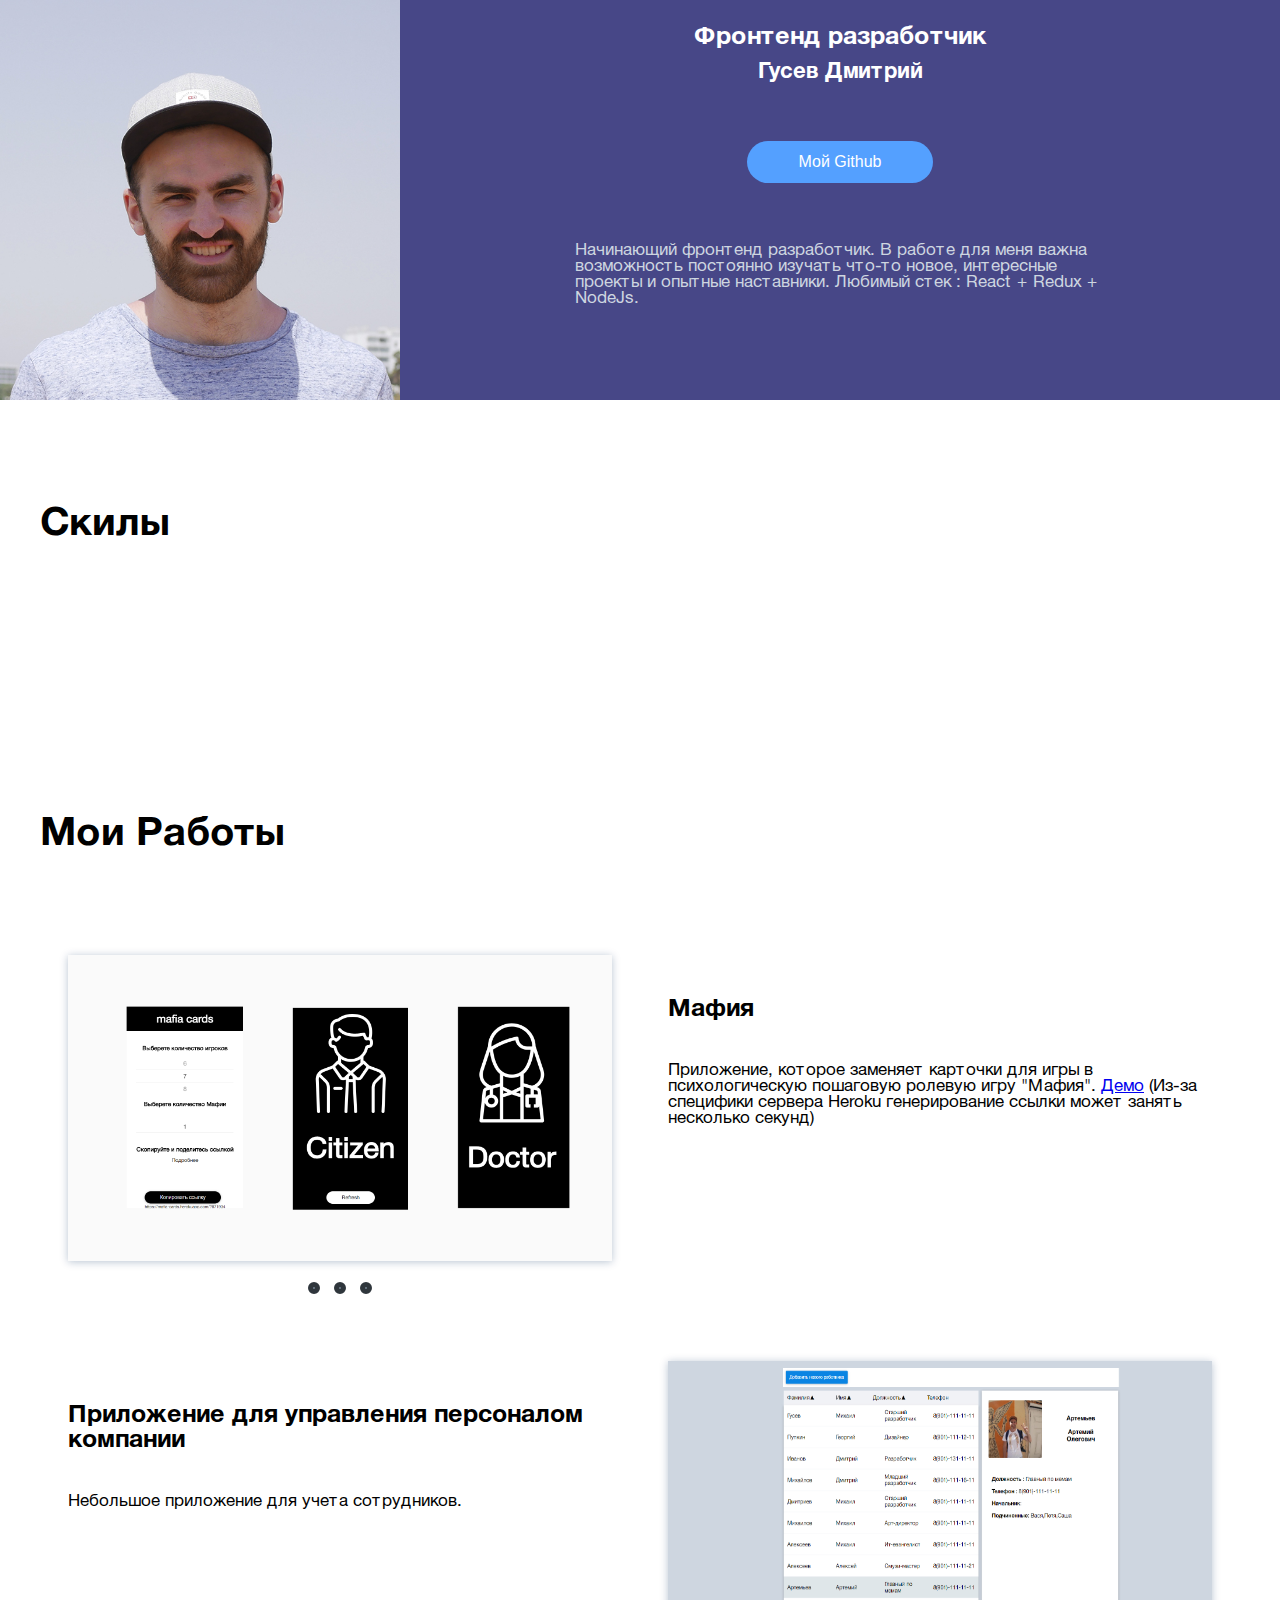
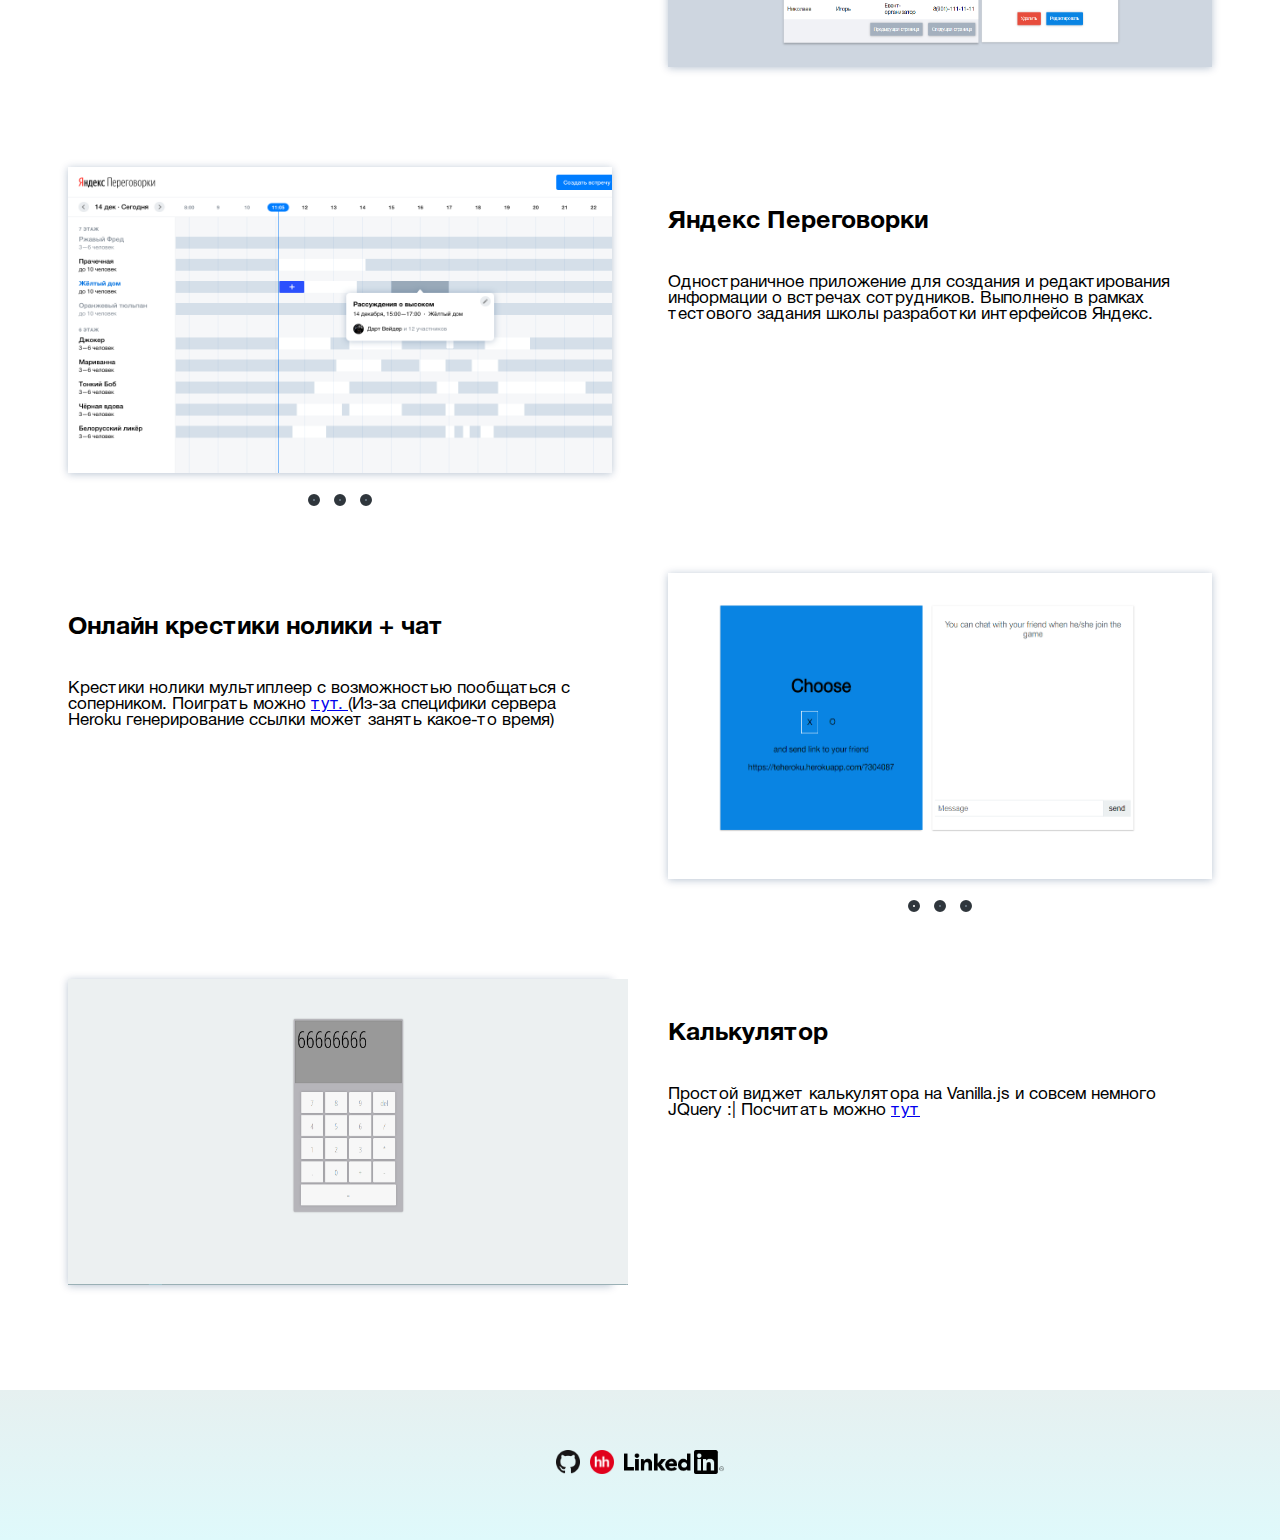
==== commit 76b5764f: "add chart" ====
--- a/About/index.html
+++ b/About/index.html
@@ -6,33 +6,10 @@
       <meta name="viewport" content="width=device-width, initial-scale=1, shrink-to-fit=no">
   <link rel = "stylesheet" type = "text/css" href = "style.css">
   <link href="https://fonts.googleapis.com/css?family=Open+Sans+Condensed:300" rel="stylesheet">
+  <script src="https://cdnjs.cloudflare.com/ajax/libs/Chart.js/2.3.0/Chart.bundle.js"></script>
+
   <!-- Yandex.Metrika counter -->
-<script type="text/javascript" >
-    (function (d, w, c) {
-        (w[c] = w[c] || []).push(function() {
-            try {
-                w.yaCounter47589475 = new Ya.Metrika({
-                    id:47589475,
-                    clickmap:true,
-                    trackLinks:true,
-                    accurateTrackBounce:true
-                });
-            } catch(e) { }
-        });
-
-        var n = d.getElementsByTagName("script")[0],
-            s = d.createElement("script"),
-            f = function () { n.parentNode.insertBefore(s, n); };
-        s.type = "text/javascript";
-        s.async = true;
-        s.src = "https://mc.yandex.ru/metrika/watch.js";
-
-        if (w.opera == "[object Opera]") {
-            d.addEventListener("DOMContentLoaded", f, false);
-        } else { f(); }
-    })(document, window, "yandex_metrika_callbacks");
-
-</script>
+
 <noscript><div><img src="https://mc.yandex.ru/watch/47589475" style="position:absolute; left:-9999px;" alt="" /></div></noscript>
 <!-- /Yandex.Metrika counter -->
 </head>
@@ -42,7 +19,7 @@
   <div class="main">
 	<div class ="about">
 		<div class = "about_img">
-      <div class= 'avatar'> </div>
+      <div class= 'avatar' > </div>
      </div>
 		<div class = "about_info">
 			<h3>Фронтенд разработчик</h3>
@@ -59,80 +36,71 @@
 	</div>
 
 
-  <div class="container">
-	<div class="works">
-    	<h4>Мои Работы</h4>
-
-      <div class="work">
-            <div class="work_img">
-            <div class="slider">
-          <input type="radio" name="switch" id="btn7" checked>
-          <input type="radio" name="switch" id="btn8">
-          <input type="radio" name="switch" id="btn9">
-
-          <div class="switch">
-            <label for="btn7"></label>
-            <label for="btn8"></label>
-            <label for="btn9"></label>
-          </div>
-
-          <div class="slider-inner">
-            <a href ='https://github.com/dimegusew/Mafia-cards'>
-            <div class="slides">
-              <img src = './screens/Mafia-1.png' alt='main'> </img>
-              <img src = './screens/Hand.png' alt='new meeting'> </img>
-              <img src = './screens/Mafia-iphone.png' alt = 'event is created'> </img>
-            </div>
-          </div>
-        </a>
-
+<div class="container">
+<div class="works">
+  	<h4 class = 'skills'>Скилы</h4>
+  <div class = "graph">
+  <canvas id="myChart"></canvas>
+  	</div>
+
+	<h4>Мои Работы</h4>
+  <div class="work">
+    <div class="work_img">
+    <div class="slider">
+      <input type="radio" name="switch" id="btn7" checked>
+      <input type="radio" name="switch" id="btn8">
+      <input type="radio" name="switch" id="btn9">
+
+      <div class="switch">
+        <label for="btn7"></label>
+        <label for="btn8"></label>
+        <label for="btn9"></label>
+      </div>
+
+      <div class="slider-inner">
+        <a href ='https://github.com/dimegusew/Mafia-cards'>
+        <div class="slides">
+          <img src = './screens/Mafia-1.png' alt='main'> </img>
+          <img src = './screens/Hand.png' alt='new meeting'> </img>
+          <img src = './screens/Mafia-iphone.png' alt = 'event is created'> </img>
         </div>
-        </div>
-
-      			<div class="work_info">
-              <h5>Мафия</h5>
-              <p>Приложение которое заменяет карточки для игры в психологическую пошаговую ролевую игру "Мафия".
-                 <a href ='https://mafia-cards.herokuapp.com/'>Демо</a>(Из-за специфики сервера Heroku генерирование ссылки может занять какое-то время) </p>
-              </p>
-             </div>
-      		</div>
-
-      <div class = "work_rev">
-        <div class="work_img">
-        <div class="slider">
-      <!-- <input type="radio" name="switch" id="btn7" checked>
-      <input type="radio" name="switch" id="btn8">
-      <input type="radio" name="switch" id="btn9"> -->
-
-      <div class="switch">
-        <!-- <label for="btn7"></label>
-        <label for="btn8"></label>
-        <label for="btn9"></label> -->
-      </div>
-
-      <div class="slider-inner">
-        <a href ='https://github.com/dimegusew/Employeee-App'>
-        <div class="slides">
-          <img src = './screens/Employee_1.png' alt = 'first'> </img>
-          <!-- <img src = './screens/Employee_2.png' alt = 'second'> </img> -->
-        </div>
-      </a>
-      </div>
-
-    </div>
-    </div>
-        <div class="work_info">
-          <h5>Приложение для управления персоналом компании</h5>
-          <p>Небольшое приложение для учета сотрудников.  </p>
-
-         </div>
-  		</div>
-
-
-
-
-
-
+      </div>
+    </a>
+
+    </div>
+    </div>
+
+		<div class="work_info">
+      <h5>Мафия</h5>
+      <p>Приложение, которое заменяет карточки для игры в психологическую пошаговую ролевую игру "Мафия".
+         <a href ='https://mafia-cards.herokuapp.com/'>Демо</a> (Из-за специфики сервера Heroku генерирование ссылки может занять несколько секунд) </p>
+      </p>
+     </div>
+	</div>
+
+  <div class = "work_rev">
+    <div class="work_img">
+    <div class="slider">
+    <div class="switch">
+  </div>
+
+  <div class="slider-inner">
+    <a href ='https://github.com/dimegusew/Employeee-App'>
+    <div class="slides">
+      <img src = './screens/Employee_1.png' alt = 'first'> </img>
+      <!-- <img src = './screens/Employee_2.png' alt = 'second'> </img> -->
+    </div>
+  </a>
+  </div>
+
+</div>
+</div>
+    <div class="work_info">
+      <h5>Приложение для управления персоналом компании</h5>
+      <p>Небольшое приложение для учета сотрудников.  </p>
+
+     </div>
+	</div>
 <div class="work">
       <div class="work_img">
       <div class="slider">
@@ -235,3 +203,91 @@
 
 </div>
   </body>
+
+  <script type="text/javascript" >
+      (function (d, w, c) {
+          (w[c] = w[c] || []).push(function() {
+              try {
+                  w.yaCounter47589475 = new Ya.Metrika({
+                      id:47589475,
+                      clickmap:true,
+                      trackLinks:true,
+                      accurateTrackBounce:true
+                  });
+              } catch(e) { }
+          });
+
+          var n = d.getElementsByTagName("script")[0],
+              s = d.createElement("script"),
+              f = function () { n.parentNode.insertBefore(s, n); };
+          s.type = "text/javascript";
+          s.async = true;
+          s.src = "https://mc.yandex.ru/metrika/watch.js";
+
+          if (w.opera == "[object Opera]") {
+              d.addEventListener("DOMContentLoaded", f, false);
+          } else { f(); }
+      })(document, window, "yandex_metrika_callbacks");
+
+      var ctx = document.getElementById("myChart").getContext('2d');
+      var myChart = new Chart(ctx, {
+          type: 'horizontalBar',
+      	// xAxisID:"ss",
+          data: {
+              labels: ["JS(ES5+ES6)", "CSS", "HTML", "React", "Redux", "SCSS","Express.js",'socket.io'],
+              datasets: [{
+                  label: 'skill %',
+                  data: [75, 60, 70, 60, 50, 40,20,50],
+      					borderSkipped : 'bottom',
+                  backgroundColor: [
+                      'rgb(116, 185, 255)',
+                      'rgb(129, 236, 236)',
+                      'rgb(255, 234, 167)',
+                      'rgb(250, 177, 160)',
+                      'rgb(162, 155, 254)',
+                      'rgb(123, 237, 159)',
+      							'rgb(26, 188, 156)'
+                  ],
+                  borderColor: [
+                      'rgba(255,99,132,1)',
+                      'rgba(54, 162, 235, 1)',
+                      'rgba(255, 206, 86, 1)',
+                      'rgba(75, 192, 192, 1)',
+                      'rgba(153, 102, 255, 1)',
+                      'rgba(255, 159, 64, 1)'
+                  ],
+                  borderWidth: 0
+              }]
+          },
+          options: {
+              scales: {
+      						xAxes: [{
+      							        ticks: {
+                  min: 0,
+                  max: 100,
+                  stepSize: 20
+              },
+      								scaleLabel: {
+                  display: true,
+                  labelString: 'skills %'
+                },
+                      gridLines: {
+                          display:false,
+             						 drawBorder: false
+
+                      }
+                  }],
+          			yAxes: [{
+      						scaleLabel: {
+                  display: true,
+                  // labelString: 'skills'
+                },
+                      gridLines: {
+                          display:false,
+      									 drawBorder: false
+                      }
+                  }]
+              }
+          }
+      });
+  </script>
--- a/About/style.css
+++ b/About/style.css
@@ -36,7 +36,7 @@
   width: 400px;
   height: 400px;
   background-size: cover;
-  background-image: url('./screens/P1190026.jpg');
+  background-image: url('./screens/avatar.jpg');
   */
 }
 @keyframes appear {
@@ -83,6 +83,15 @@
   background-color: #2e86de;
 }
 
+.graph{
+  display: flex;
+  margin: auto;
+  max-width:700px;
+  /* height: 500px; */
+  padding-bottom: 60px;
+  padding-top: 60px;
+}
+
 
 .about_info p {
   color: #ced6e0;
@@ -100,7 +109,7 @@
   color: white;
   margin-bottom: 10px;
   left: 95px;
-  font-weight: 400;
+  /* font-weight: 400; */
   font-size: 25px;
   font-family: HelveticanueBold;
 }
@@ -124,7 +133,11 @@
 }
 
 .works h4 {
+  /* text-align: center; */
   margin: 0;
+  font-size: 40px;
+  /* display: flex;
+  margin: auto; */
 }
 
 .work {
@@ -221,9 +234,16 @@
 }
 
 @media screen and (max-width: 800px) {
+  .graph, .skills{
+      display: none;
+  }
+
+
   .works h4 {
     margin-top: 3px;
     margin-bottom: -60px;
+    font-size: 35px;
+    text-align: center;
     /* margin: 0; */
   }
   .my-button{
@@ -260,11 +280,24 @@
   .work_rev {
     padding-top: 60px;
     flex-direction: column-reverse;
+    color:#2f3640;
+    text-align: center;
   }
   .work {
     padding-top: 10px;
     flex-direction: column-reverse;
     padding-top: 1px;
+    color:#2f3640;
+    text-align: center;
+  }
+
+  .work p, .work_rev p  {
+    text-align:left;
+  }
+
+  .work h5, .work_rev h5  {
+    margin-bottom: 3px;
+    margin-top: 25px;
   }
   .work_img {
     background-color: grey;
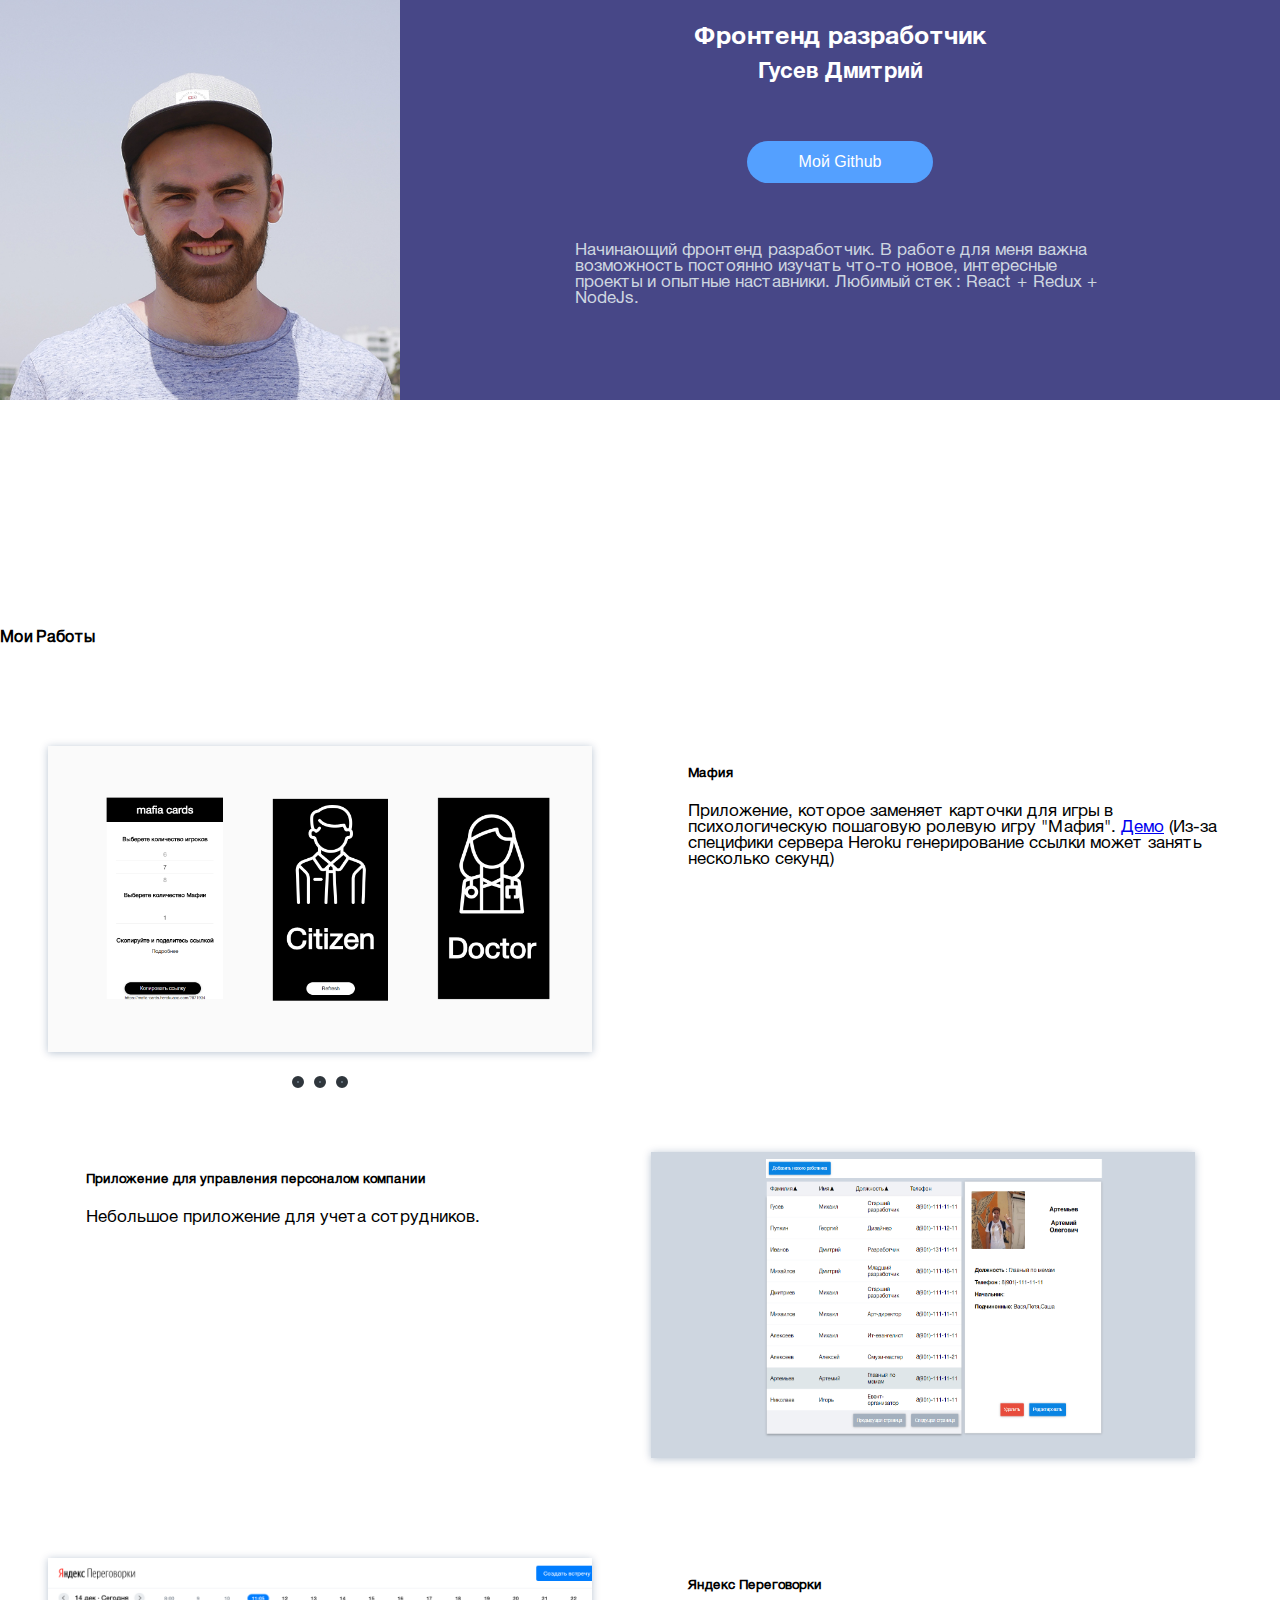
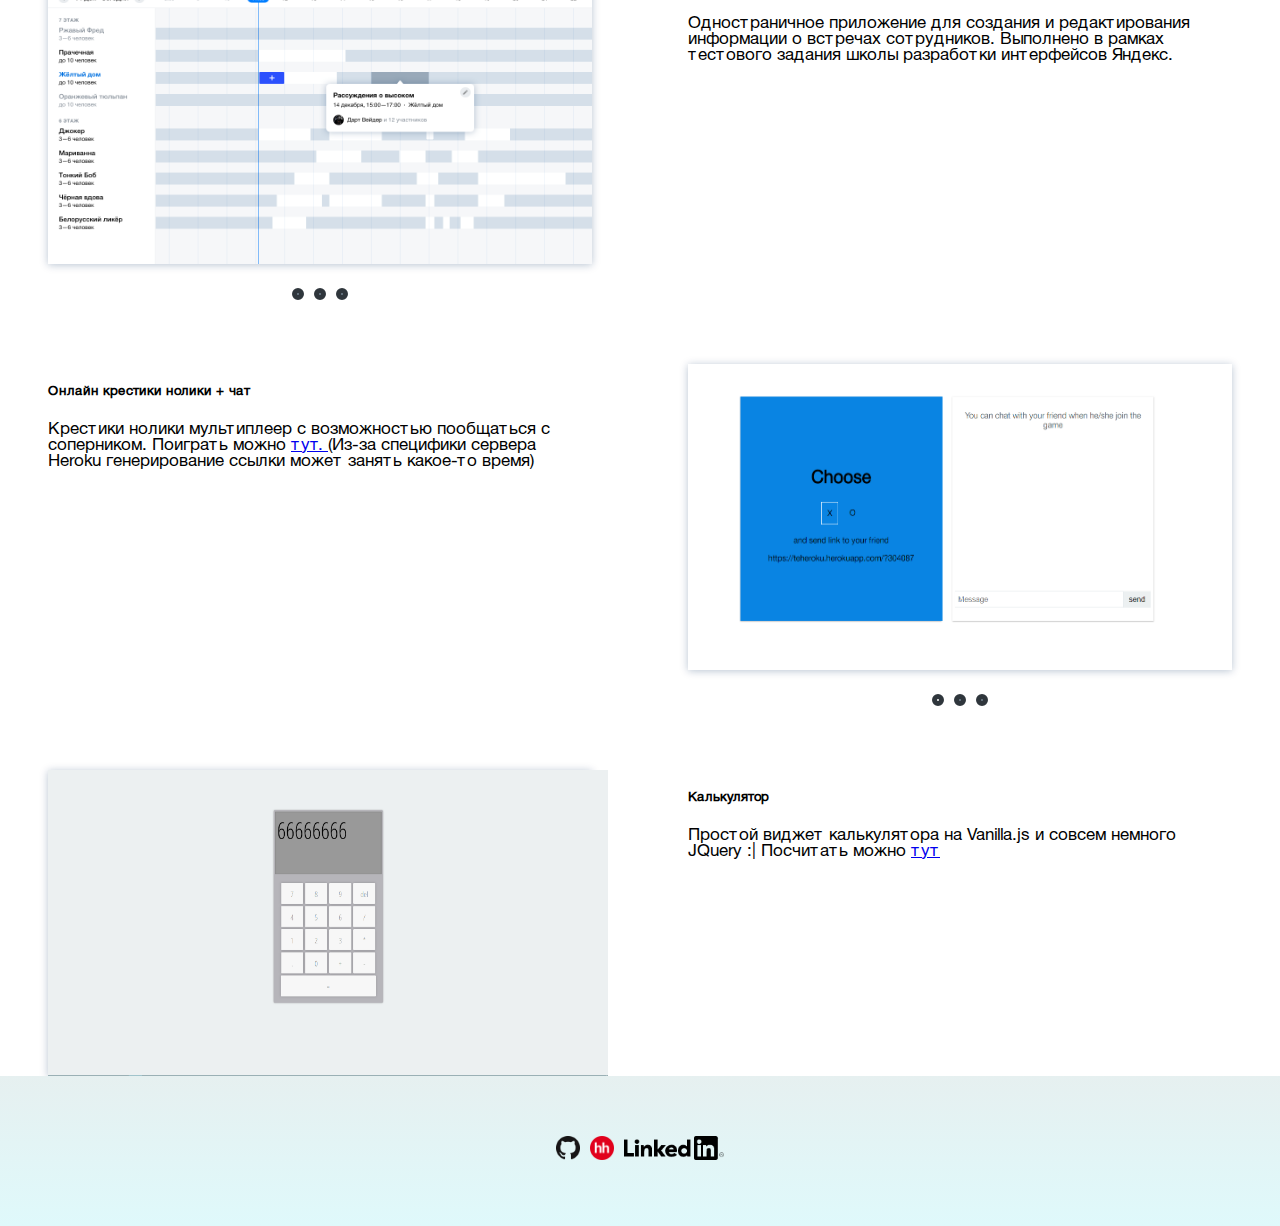
==== commit 4d1d2023: "delete chart" ====
--- a/About/index.html
+++ b/About/index.html
@@ -38,9 +38,9 @@
 
 <div class="container">
 <div class="works">
-  	<h4 class = 'skills'>Скилы</h4>
+  	<!-- <h4 class = 'skills'>Скилы</h4>
   <div class = "graph">
-  <canvas id="myChart"></canvas>
+  <canvas id="myChart"></canvas> -->
   	</div>
 
 	<h4>Мои Работы</h4>
@@ -229,65 +229,65 @@
           } else { f(); }
       })(document, window, "yandex_metrika_callbacks");
 
-      var ctx = document.getElementById("myChart").getContext('2d');
-      var myChart = new Chart(ctx, {
-          type: 'horizontalBar',
-      	// xAxisID:"ss",
-          data: {
-              labels: ["JS(ES5+ES6)", "CSS", "HTML", "React", "Redux", "SCSS","Express.js",'socket.io'],
-              datasets: [{
-                  label: 'skill %',
-                  data: [75, 60, 70, 60, 50, 40,20,50],
-      					borderSkipped : 'bottom',
-                  backgroundColor: [
-                      'rgb(116, 185, 255)',
-                      'rgb(129, 236, 236)',
-                      'rgb(255, 234, 167)',
-                      'rgb(250, 177, 160)',
-                      'rgb(162, 155, 254)',
-                      'rgb(123, 237, 159)',
-      							'rgb(26, 188, 156)'
-                  ],
-                  borderColor: [
-                      'rgba(255,99,132,1)',
-                      'rgba(54, 162, 235, 1)',
-                      'rgba(255, 206, 86, 1)',
-                      'rgba(75, 192, 192, 1)',
-                      'rgba(153, 102, 255, 1)',
-                      'rgba(255, 159, 64, 1)'
-                  ],
-                  borderWidth: 0
-              }]
-          },
-          options: {
-              scales: {
-      						xAxes: [{
-      							        ticks: {
-                  min: 0,
-                  max: 100,
-                  stepSize: 20
-              },
-      								scaleLabel: {
-                  display: true,
-                  labelString: 'skills %'
-                },
-                      gridLines: {
-                          display:false,
-             						 drawBorder: false
-
-                      }
-                  }],
-          			yAxes: [{
-      						scaleLabel: {
-                  display: true,
-                  // labelString: 'skills'
-                },
-                      gridLines: {
-                          display:false,
-      									 drawBorder: false
-                      }
-                  }]
-              }
-          }
-      });
+      // var ctx = document.getElementById("myChart").getContext('2d');
+      // var myChart = new Chart(ctx, {
+      //     type: 'horizontalBar',
+      // 	// xAxisID:"ss",
+      //     data: {
+      //         labels: ["JS(ES5+ES6)", "CSS", "HTML", "React", "Redux", "SCSS","Express.js",'socket.io'],
+      //         datasets: [{
+      //             label: 'skill %',
+      //             data: [75, 60, 70, 60, 50, 40,20,50],
+      // 					borderSkipped : 'bottom',
+      //             backgroundColor: [
+      //                 'rgb(116, 185, 255)',
+      //                 'rgb(129, 236, 236)',
+      //                 'rgb(255, 234, 167)',
+      //                 'rgb(250, 177, 160)',
+      //                 'rgb(162, 155, 254)',
+      //                 'rgb(123, 237, 159)',
+      // 							'rgb(26, 188, 156)'
+      //             ],
+      //             borderColor: [
+      //                 'rgba(255,99,132,1)',
+      //                 'rgba(54, 162, 235, 1)',
+      //                 'rgba(255, 206, 86, 1)',
+      //                 'rgba(75, 192, 192, 1)',
+      //                 'rgba(153, 102, 255, 1)',
+      //                 'rgba(255, 159, 64, 1)'
+      //             ],
+      //             borderWidth: 0
+      //         }]
+      //     },
+      //     options: {
+      //         scales: {
+      // 						xAxes: [{
+      // 							        ticks: {
+      //             min: 0,
+      //             max: 100,
+      //             stepSize: 20
+      //         },
+      // 								scaleLabel: {
+      //             display: true,
+      //             labelString: 'skills %'
+      //           },
+      //                 gridLines: {
+      //                     display:false,
+      //        						 drawBorder: false
+      //
+      //                 }
+      //             }],
+      //     			yAxes: [{
+      // 						scaleLabel: {
+      //             display: true,
+      //             // labelString: 'skills'
+      //           },
+      //                 gridLines: {
+      //                     display:false,
+      // 									 drawBorder: false
+      //                 }
+      //             }]
+      //         }
+      //     }
+      // });
   </script>
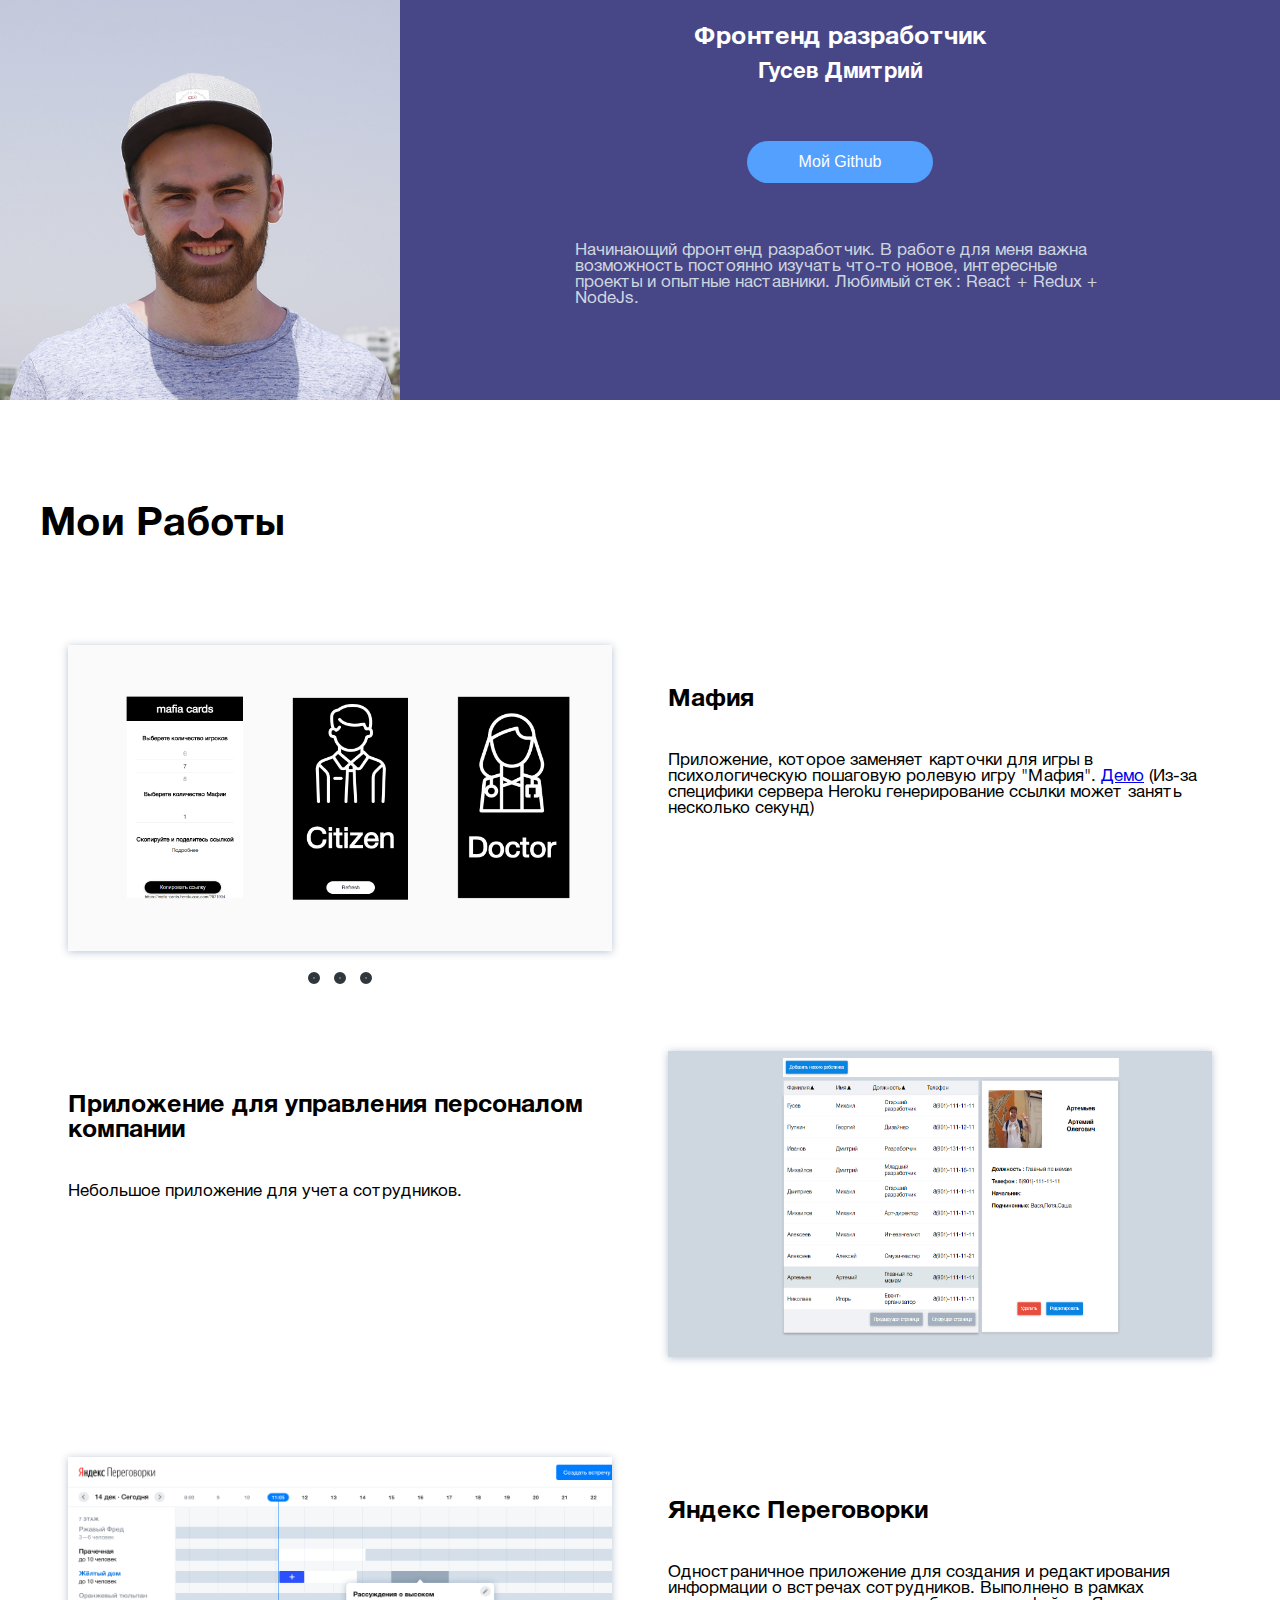
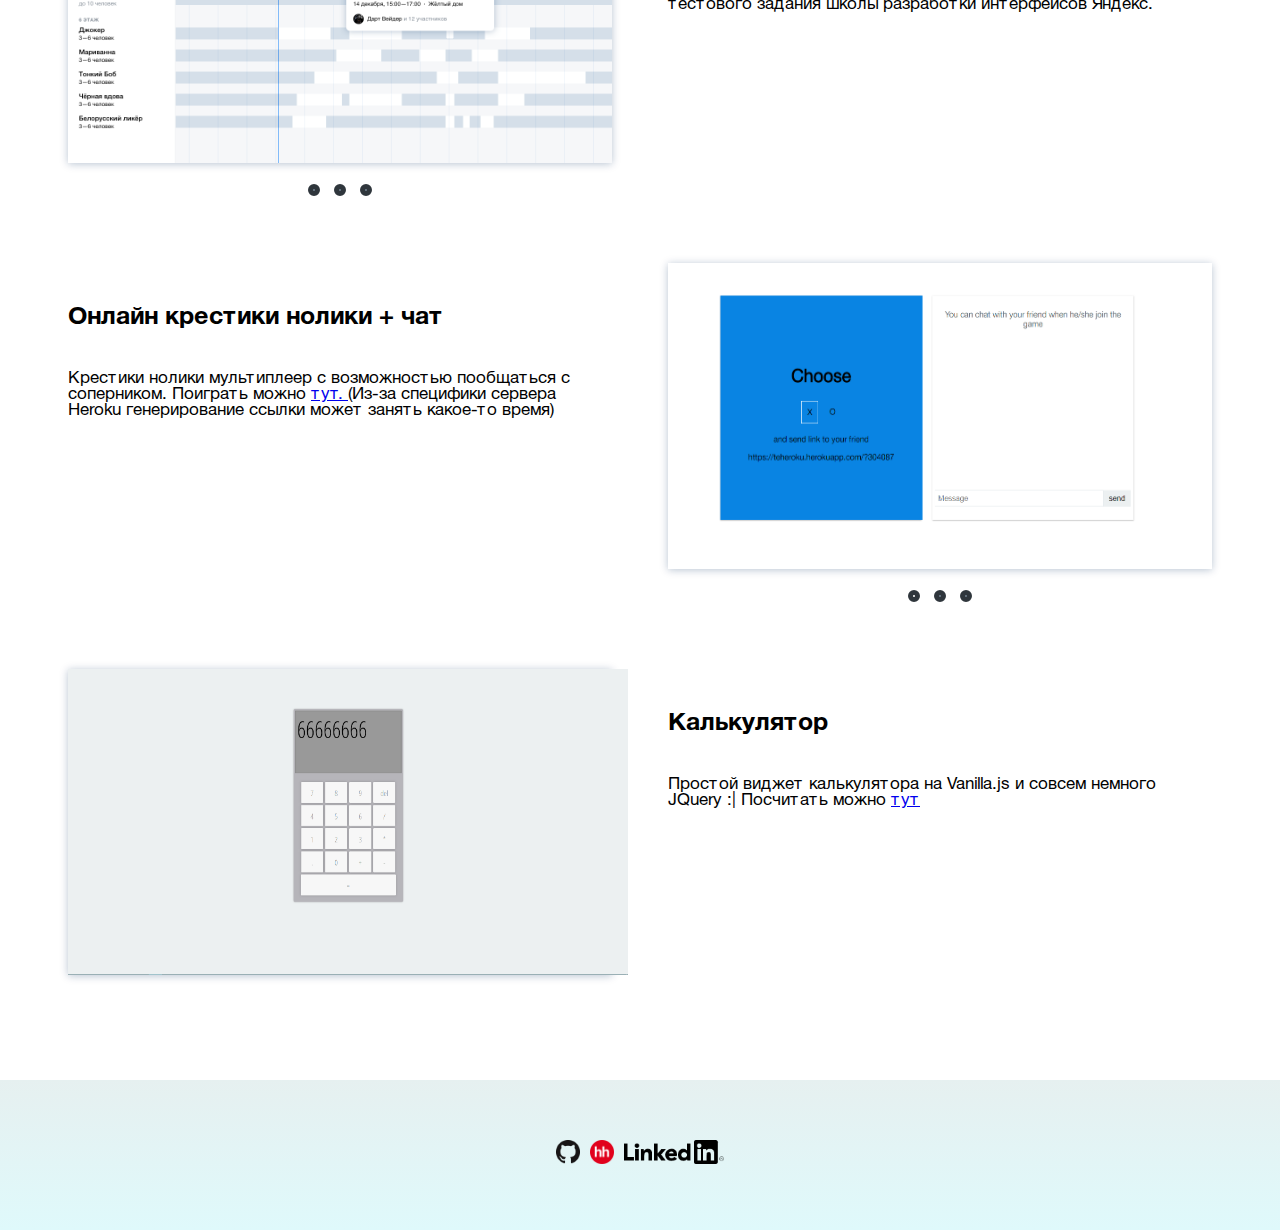
==== commit 7749e26f: "del chart" ====
--- a/About/index.html
+++ b/About/index.html
@@ -40,8 +40,8 @@
 <div class="works">
   	<!-- <h4 class = 'skills'>Скилы</h4>
   <div class = "graph">
-  <canvas id="myChart"></canvas> -->
-  	</div>
+  <canvas id="myChart"></canvas>
+  	</div> -->
 
 	<h4>Мои Работы</h4>
   <div class="work">
@@ -229,65 +229,65 @@
           } else { f(); }
       })(document, window, "yandex_metrika_callbacks");
 
-      // var ctx = document.getElementById("myChart").getContext('2d');
-      // var myChart = new Chart(ctx, {
-      //     type: 'horizontalBar',
-      // 	// xAxisID:"ss",
-      //     data: {
-      //         labels: ["JS(ES5+ES6)", "CSS", "HTML", "React", "Redux", "SCSS","Express.js",'socket.io'],
-      //         datasets: [{
-      //             label: 'skill %',
-      //             data: [75, 60, 70, 60, 50, 40,20,50],
-      // 					borderSkipped : 'bottom',
-      //             backgroundColor: [
-      //                 'rgb(116, 185, 255)',
-      //                 'rgb(129, 236, 236)',
-      //                 'rgb(255, 234, 167)',
-      //                 'rgb(250, 177, 160)',
-      //                 'rgb(162, 155, 254)',
-      //                 'rgb(123, 237, 159)',
-      // 							'rgb(26, 188, 156)'
-      //             ],
-      //             borderColor: [
-      //                 'rgba(255,99,132,1)',
-      //                 'rgba(54, 162, 235, 1)',
-      //                 'rgba(255, 206, 86, 1)',
-      //                 'rgba(75, 192, 192, 1)',
-      //                 'rgba(153, 102, 255, 1)',
-      //                 'rgba(255, 159, 64, 1)'
-      //             ],
-      //             borderWidth: 0
-      //         }]
-      //     },
-      //     options: {
-      //         scales: {
-      // 						xAxes: [{
-      // 							        ticks: {
-      //             min: 0,
-      //             max: 100,
-      //             stepSize: 20
-      //         },
-      // 								scaleLabel: {
-      //             display: true,
-      //             labelString: 'skills %'
-      //           },
-      //                 gridLines: {
-      //                     display:false,
-      //        						 drawBorder: false
-      //
-      //                 }
-      //             }],
-      //     			yAxes: [{
-      // 						scaleLabel: {
-      //             display: true,
-      //             // labelString: 'skills'
-      //           },
-      //                 gridLines: {
-      //                     display:false,
-      // 									 drawBorder: false
-      //                 }
-      //             }]
-      //         }
-      //     }
-      // });
+      var ctx = document.getElementById("myChart").getContext('2d');
+      var myChart = new Chart(ctx, {
+          type: 'horizontalBar',
+      	// xAxisID:"ss",
+          data: {
+              labels: ["JS(ES5+ES6)", "CSS", "HTML", "React", "Redux", "SCSS","Express.js",'socket.io'],
+              datasets: [{
+                  label: 'skill %',
+                  data: [75, 60, 70, 60, 50, 40,20,50],
+      					borderSkipped : 'bottom',
+                  backgroundColor: [
+                      'rgb(116, 185, 255)',
+                      'rgb(129, 236, 236)',
+                      'rgb(255, 234, 167)',
+                      'rgb(250, 177, 160)',
+                      'rgb(162, 155, 254)',
+                      'rgb(123, 237, 159)',
+      							'rgb(26, 188, 156)'
+                  ],
+                  borderColor: [
+                      'rgba(255,99,132,1)',
+                      'rgba(54, 162, 235, 1)',
+                      'rgba(255, 206, 86, 1)',
+                      'rgba(75, 192, 192, 1)',
+                      'rgba(153, 102, 255, 1)',
+                      'rgba(255, 159, 64, 1)'
+                  ],
+                  borderWidth: 0
+              }]
+          },
+          options: {
+              scales: {
+      						xAxes: [{
+      							        ticks: {
+                  min: 0,
+                  max: 100,
+                  stepSize: 20
+              },
+      								scaleLabel: {
+                  display: true,
+                  labelString: 'skills %'
+                },
+                      gridLines: {
+                          display:false,
+             						 drawBorder: false
+
+                      }
+                  }],
+          			yAxes: [{
+      						scaleLabel: {
+                  display: true,
+                  // labelString: 'skills'
+                },
+                      gridLines: {
+                          display:false,
+      									 drawBorder: false
+                      }
+                  }]
+              }
+          }
+      });
   </script>
